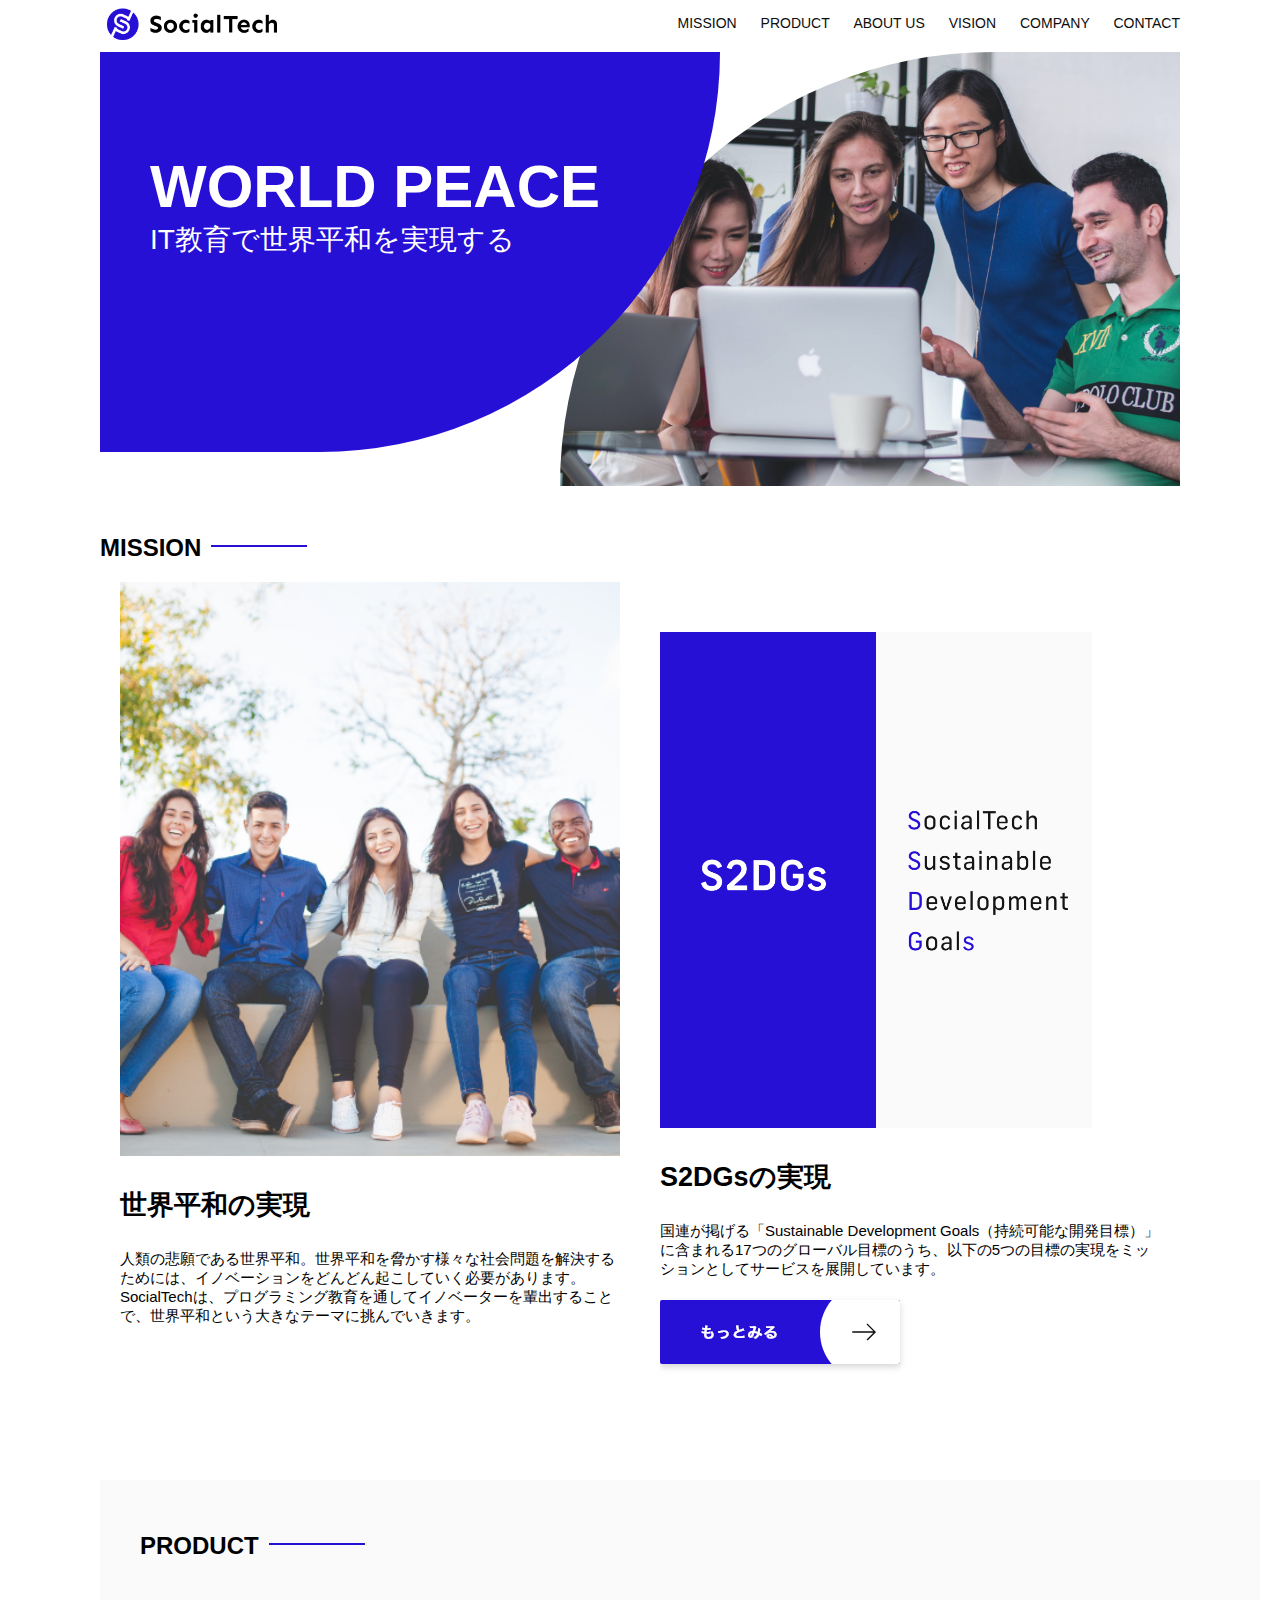
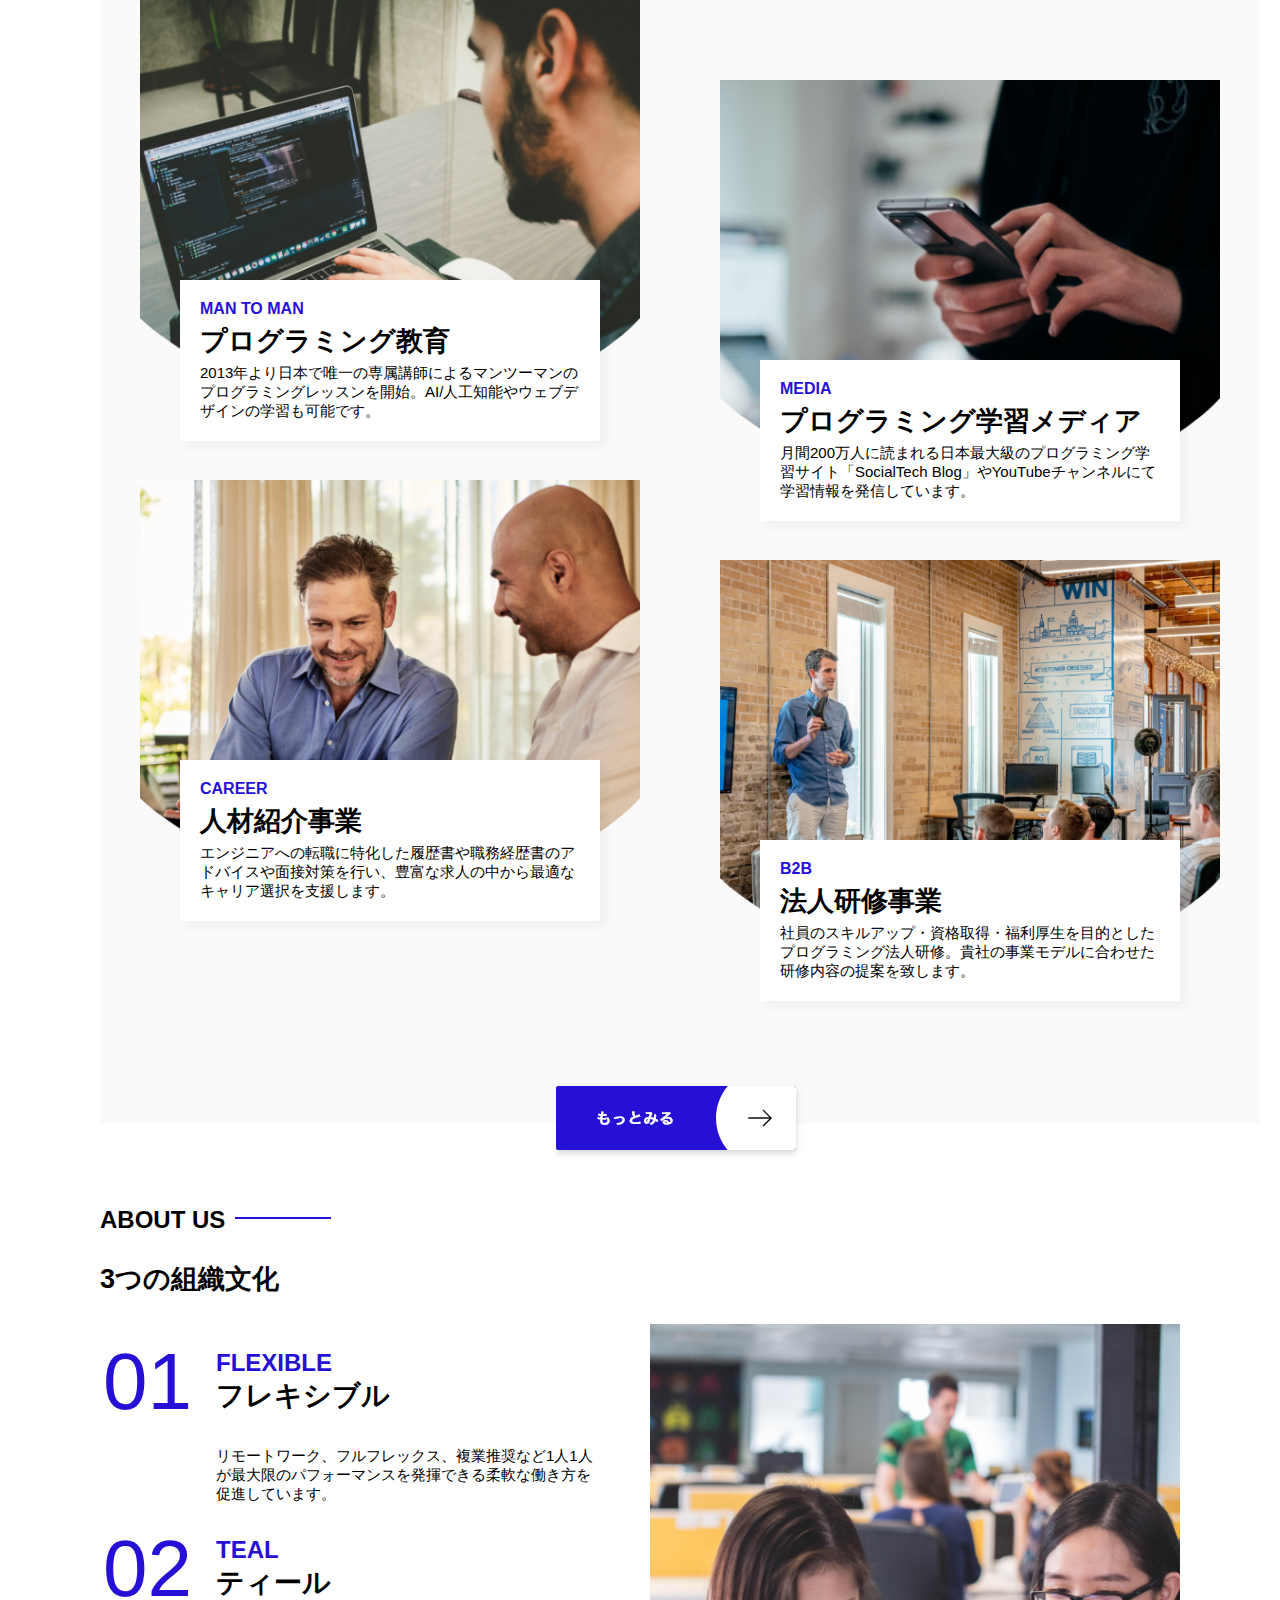
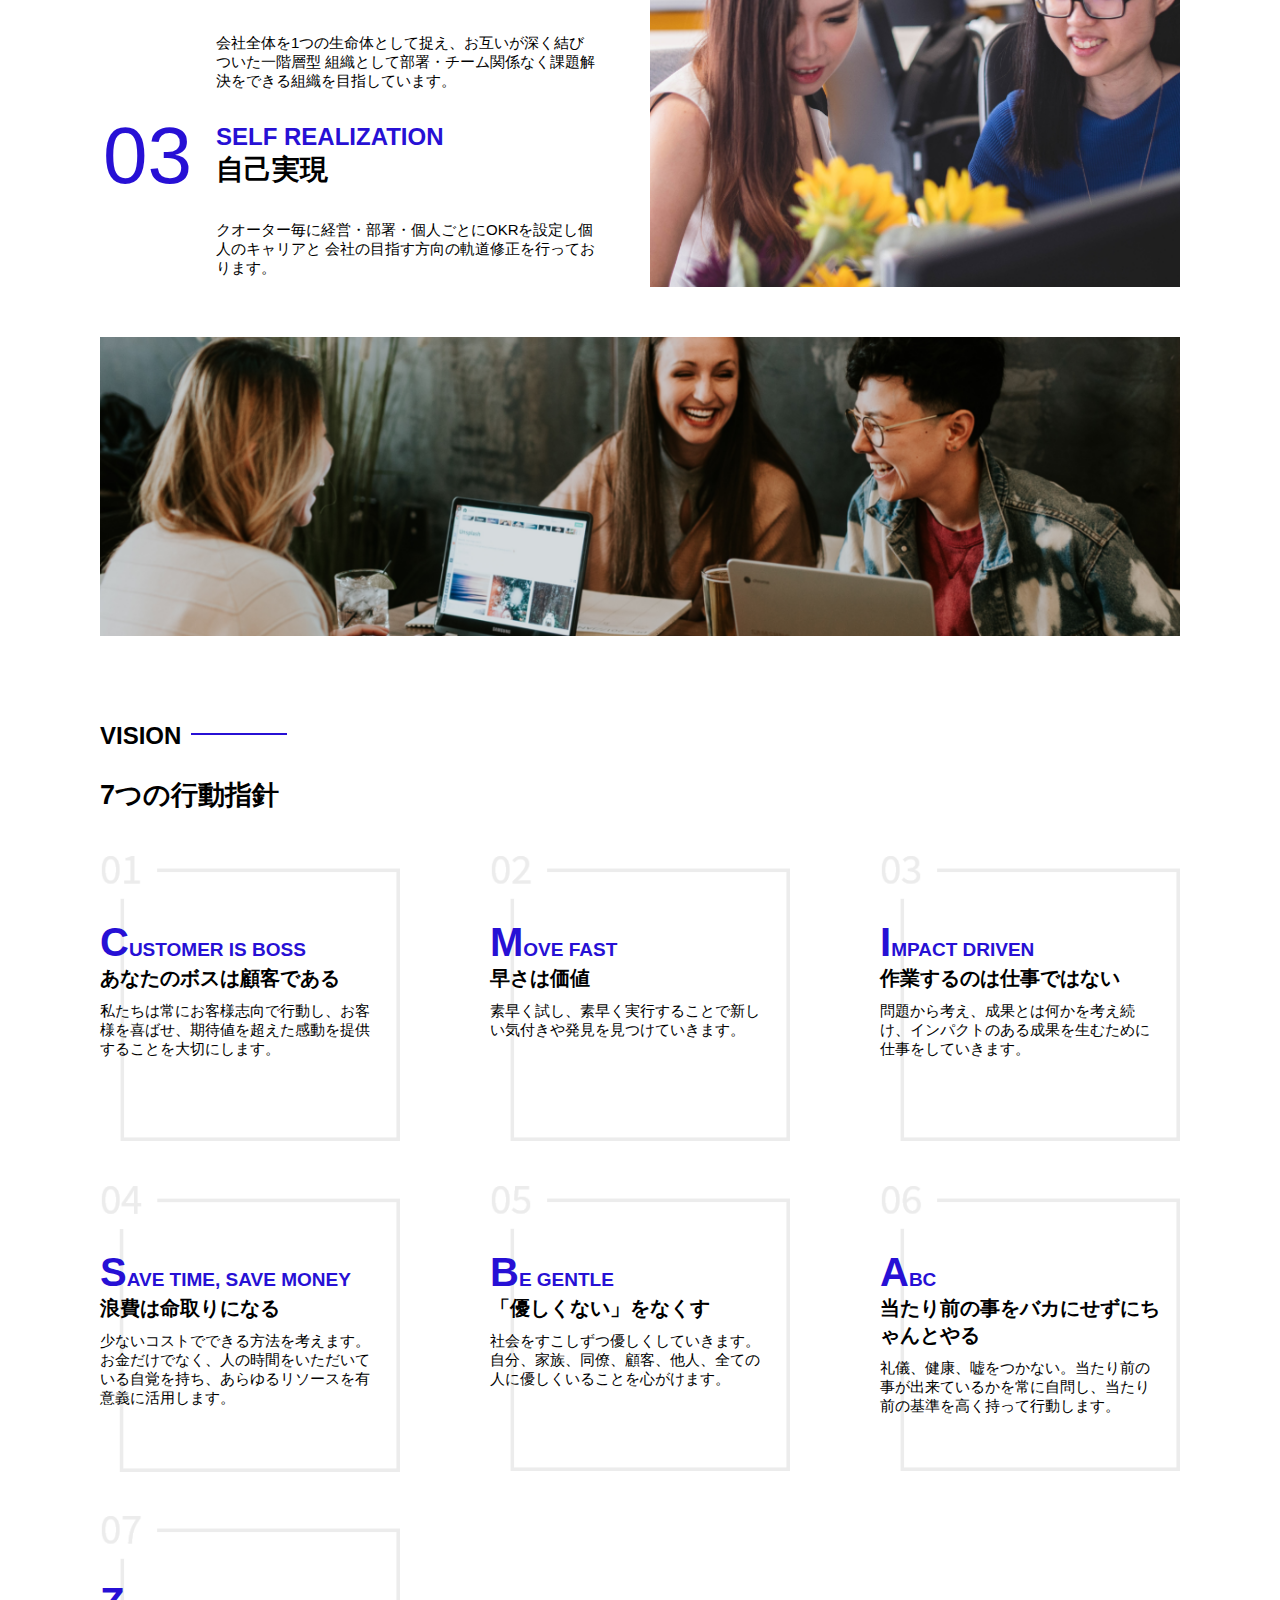
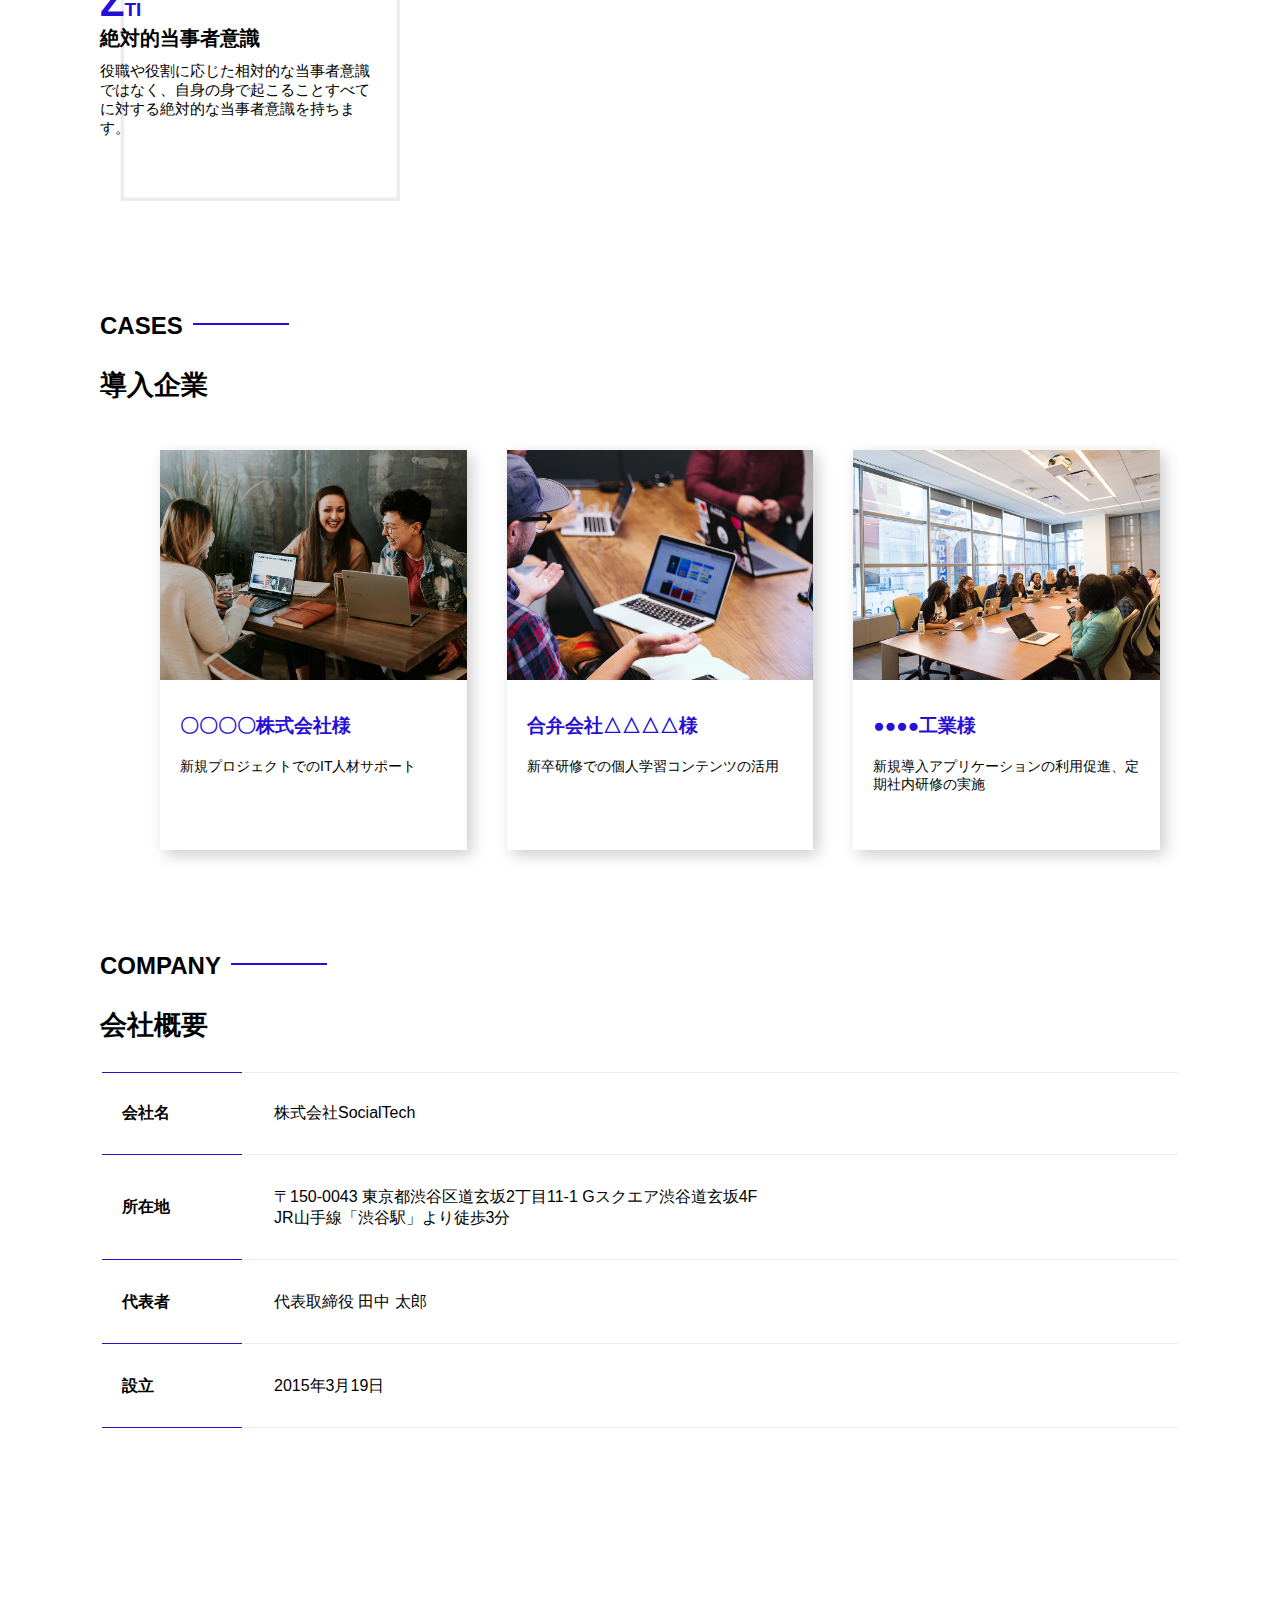
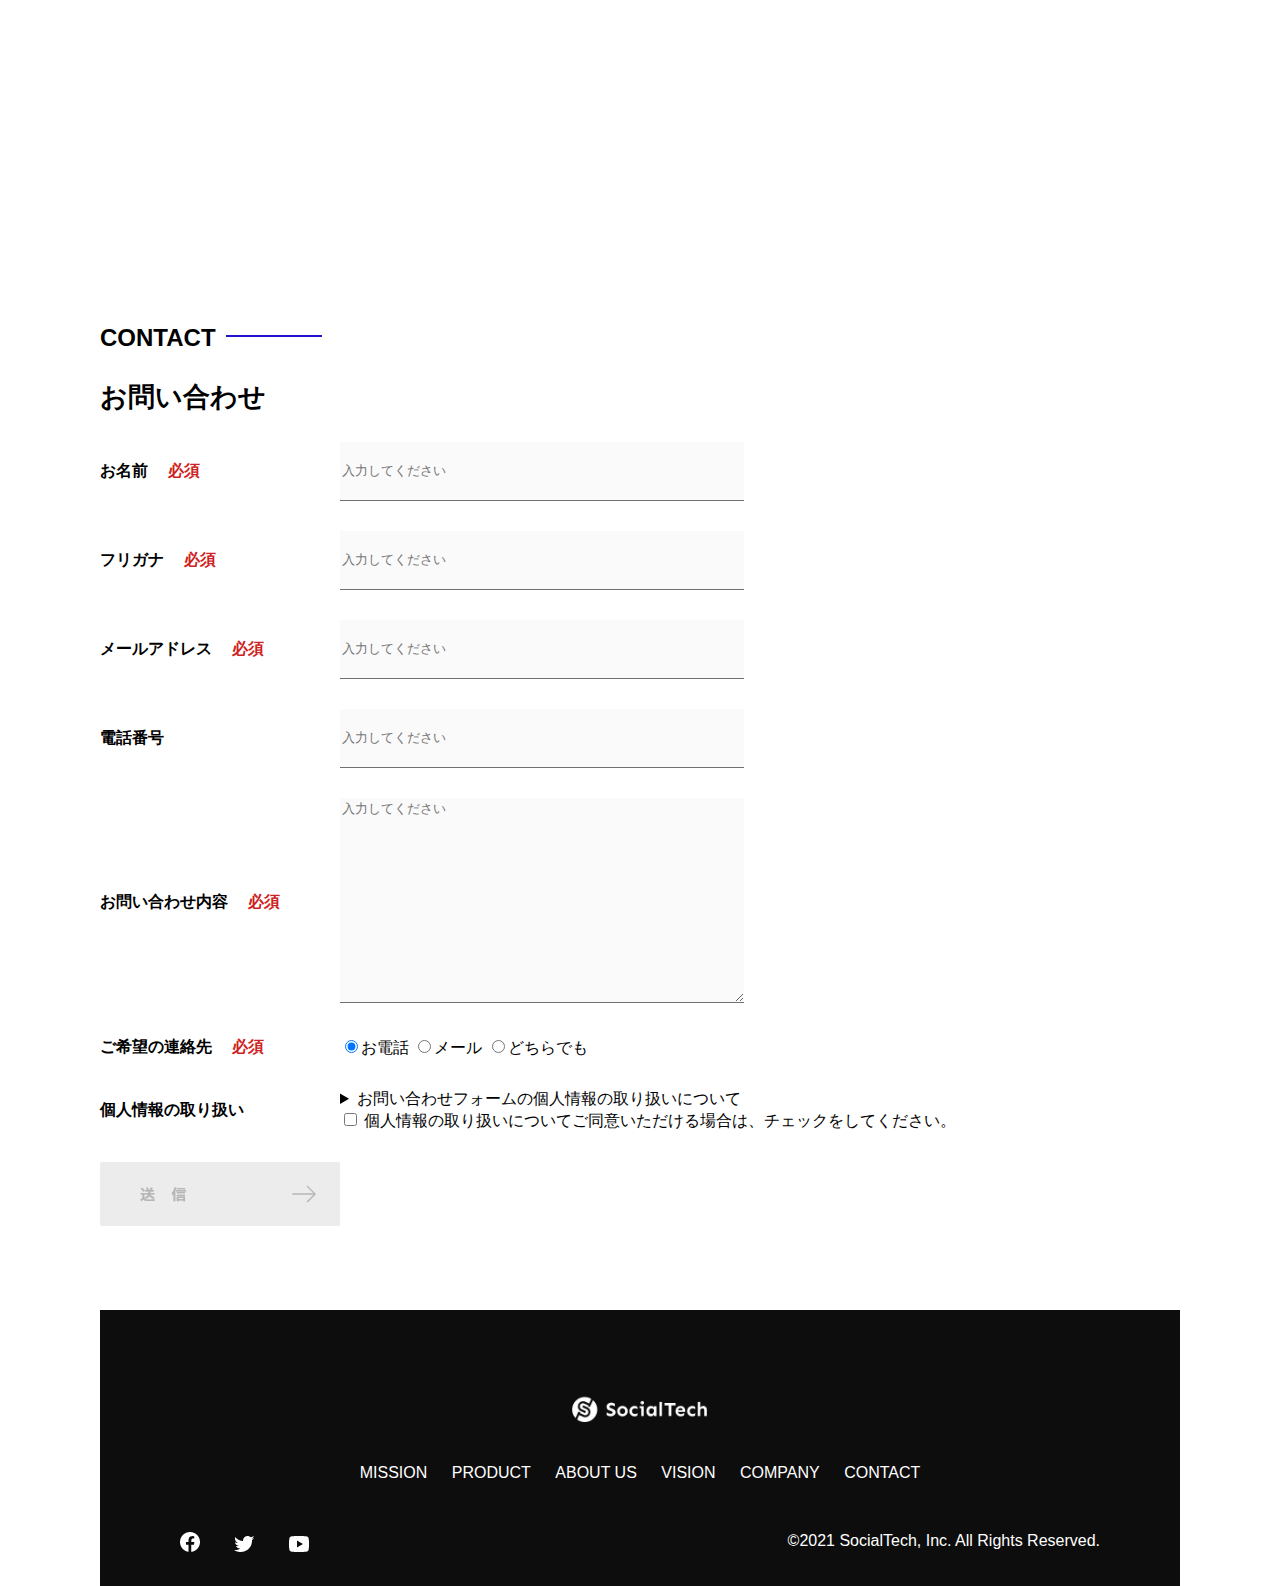
==== kadai_012/index.html @ f12ad60f "kadai_012フォルダをアップロード" ====
<!DOCTYPE html>
<html>
  <head>
    <title>SocialTech</title>
    <meta charset="UTF-8" />
    <meta
      name="description"
      content="SocialTechはEdTech業界のリーディングカンパニーを目指します。"
    />
    <meta name="viewport" content="width=device-width, initial-scale=1.0" />
    <link rel="stylesheet" href="style.css" />
  </head>
  <body>
    <!-- ヘッダー -->
    <header>
      <!-- ロゴ -->
      <a href="index.html" id="logo"
        ><img src="images/logo.png" alt="トップページに戻る"
      /></a>

      <!-- PC用ナビゲーション -->
      <nav id="nav-pc">
        <a href="mission.html">MISSION</a>
        <a href="product.html">PRODUCT</a>
        <a href="index.html#aboutus">ABOUT US</a>
        <a href="index.html#vision">VISION</a>
        <a href="index.html#company">COMPANY</a>
        <a href="index.html#contact">CONTACT</a>
      </nav>
    </header>
    <main>
      <article>
        <!-- メインビジュアル -->
        <section id="main-visual">
          <div id="main-message">
            <h1>WORLD PEACE</h1>
            <p>IT教育で世界平和を実現する</p>
          </div>
          <img
            src="images/index/index-main.png"
            alt="PCの周りに集まる多国籍の仲間たち"
          />
        </section>
        <!--ミッション-->
        <section id="mission">
          <h2 class="index-h2">MISSION</h2>
          <div id="mission-flex">
            <div>
              <img
                id="mission-photo"
                src="images/index/index-mission.png"
                alt="屋外のベンチで写真を撮影する多国籍の仲間たち"
              />
              <h3>世界平和の実現</h3>
              <p>
                人類の悲願である世界平和。世界平和を脅かす様々な社会問題を解決するためには、イノベーションをどんどん起こしていく必要があります。SocialTechは、プログラミング教育を通してイノベーターを輩出することで、世界平和という大きなテーマに挑んでいきます。
              </p>
            </div>
            <div>
              <img id="s2dgs" src="images/index/s2dgs.png" alt="S2DGs" />
              <h3>S2DGsの実現</h3>
              <p>
                国連が掲げる「Sustainable Development
                Goals（持続可能な開発目標）」に含まれる17つのグローバル目標のうち、以下の5つの目標の実現をミッションとしてサービスを展開しています。
              </p>
              <a href="mission.html">
                <img src="images/button-more.png" alt="もっとみる" />
              </a>
            </div>
          </div>
        </section>
        <!-- プロダクト -->
        <section id="product">
          <h2 class="index-h2">PRODUCT</h2>
          <div>
            <div id="product-left">
              <div>
                <img
                  class="product-photo"
                  src="images/index/index-mantoman.png"
                  alt="PCでコードを書く男性"
                />
                <div class="product-explain">
                  <span>MAN TO MAN</span>
                  <h3>プログラミング教育</h3>
                  <p>
                    2013年より日本で唯一の専属講師によるマンツーマンのプログラミングレッスンを開始。AI/人工知能やウェブデザインの学習も可能です。
                  </p>
                </div>
              </div>
              <div>
                <img
                  class="product-photo"
                  src="images/index/index-career.png"
                  alt="笑顔で話し合う2人の男性"
                />
                <div class="product-explain">
                  <span>CAREER</span>
                  <h3>人材紹介事業</h3>
                  <p>
                    エンジニアへの転職に特化した履歴書や職務経歴書のアドバイスや面接対策を行い、豊富な求人の中から最適なキャリア選択を支援します。
                  </p>
                </div>
              </div>
            </div>
            <div id="product-right">
              <div>
                <img
                  class="product-photo"
                  src="images/index/index-media.png"
                  alt="スマートフォンを操作する人"
                />
                <div class="product-explain">
                  <span>MEDIA</span>
                  <h3>プログラミング学習メディア</h3>
                  <p>
                    月間200万人に読まれる日本最大級のプログラミング学習サイト「SocialTech
                    Blog」やYouTubeチャンネルにて学習情報を発信しています。
                  </p>
                </div>
              </div>
              <div>
                <img
                  class="product-photo"
                  src="images/index/index-b2b.png"
                  alt="講演中の男性とそれを聴く人々"
                />
                <div class="product-explain">
                  <span>B2B</span>
                  <h3>法人研修事業</h3>
                  <p>
                    社員のスキルアップ・資格取得・福利厚生を目的としたプログラミング法人研修。貴社の事業モデルに合わせた研修内容の提案を致します。
                  </p>
                </div>
              </div>
            </div>
          </div>
          <div>
            <a id="product-more" href="product.html">
              <img src="images/button-more.png" alt="もっとみる" />
            </a>
          </div>
        </section>
        <!---ABOUT US-->
        <section id="aboutus">
          <h2 class="index-h2">ABOUT US</h2>
          <h3>3つの組織文化</h3>
          <div>
            <table class="culture-table">
              <tr>
                <td>
                  <span class="culture-num">01</span>
                </td>
                <td>
                  <span class="culture-en">FLEXIBLE</span>
                  <span class="culture-jp">フレキシブル</span>
                </td>
              </tr>
              <tr>
                <td>
                  <!--空のセル-->
                </td>
                <td>
                  <p class="culture-description">
                    リモートワーク、フルフレックス、複業推奨など1人1人が最大限のパフォーマンスを発揮できる柔軟な働き方を促進しています。
                  </p>
                </td>
              </tr>
              <tr>
                <td>
                  <span class="culture-num">02</span>
                </td>
                <td>
                  <span class="culture-en">TEAL</span>
                  <span class="culture-jp">ティール</span>
                </td>
              </tr>
              <tr>
                <td>
                  <!--空のセル-->
                </td>
                <td>
                  <p class="culture-description">
                    会社全体を1つの生命体として捉え、お互いが深く結びついた一階層型
                    組織として部署・チーム関係なく課題解決をできる組織を目指しています。
                  </p>
                </td>
              </tr>
              <tr>
                <td>
                  <span class="culture-num">03</span>
                </td>
                <td>
                  <span class="culture-en">SELF REALIZATION</span>
                  <span class="culture-jp">自己実現</span>
                </td>
              </tr>
              <tr>
                <td>
                  <!--空のセル-->
                </td>
                <td>
                  <p class="culture-description">
                    クオーター毎に経営・部署・個人ごとにOKRを設定し個人のキャリアと
                    会社の目指す方向の軌道修正を行っております。
                  </p>
                </td>
              </tr>
            </table>
            <img
              class="culture-img"
              src="images/index/index-aboutus1.png"
              alt="笑顔で話し合う2人の女性"
            />
          </div>
          <img
            class="culture-img2"
            src="images/index/index-aboutus2.png"
            alt="笑顔で話し合う3人の男女"
          />
        </section>
        <!-- VISION -->
        <section id="vision">
          <h2 class="index-h2">VISION</h2>
          <h3>7つの行動指針</h3>
          <div>
            <div class="vision-box">
              <img src="images/index/vision-01.png" alt="01" />
              <span>
                <h4>CUSTOMER IS BOSS</h4>
                <h5>あなたのボスは顧客である</h5>
                <p>
                  私たちは常にお客様志向で行動し、お客様を喜ばせ、期待値を超えた感動を提供することを大切にします。
                </p>
              </span>
            </div>
            <div class="vision-box">
              <img src="images/index/vision-02.png" alt="02" />
              <span>
                <h4>MOVE FAST</h4>
                <h5>早さは価値</h5>
                <p>
                  素早く試し、素早く実行することで新しい気付きや発見を見つけていきます。
                </p>
              </span>
            </div>
            <div class="vision-box">
              <img src="images/index/vision-03.png" alt="03" />
              <span>
                <h4>IMPACT DRIVEN</h4>
                <h5>作業するのは仕事ではない</h5>
                <p>
                  問題から考え、成果とは何かを考え続け、インパクトのある成果を生むために仕事をしていきます。
                </p>
              </span>
            </div>
            <div class="vision-box">
              <img src="images/index/vision-04.png" alt="04" />
              <span>
                <h4>SAVE TIME, SAVE MONEY</h4>
                <h5>浪費は命取りになる</h5>
                <p>
                  少ないコストでできる方法を考えます。お金だけでなく、人の時間をいただいている自覚を持ち、あらゆるリソースを有意義に活用します。
                </p>
              </span>
            </div>
            <div class="vision-box">
              <img src="images/index/vision-05.png" alt="05" />
              <span>
                <h4>BE GENTLE</h4>
                <h5>「優しくない」をなくす</h5>
                <p>
                  社会をすこしずつ優しくしていきます。自分、家族、同僚、顧客、他人、全ての人に優しくいることを心がけます。
                </p>
              </span>
            </div>
            <div class="vision-box">
              <img src="images/index/vision-06.png" alt="06" />
              <span>
                <h4>ABC</h4>
                <h5>当たり前の事をバカにせずにちゃんとやる</h5>
                <p>
                  礼儀、健康、嘘をつかない。当たり前の事が出来ているかを常に自問し、当たり前の基準を高く持って行動します。
                </p>
              </span>
            </div>
            <div class="vision-box">
              <img src="images/index/vision-07.png" alt="07" />
              <span>
                <h4>ZTI</h4>
                <h5>絶対的当事者意識</h5>
                <p>
                  役職や役割に応じた相対的な当事者意識ではなく、自身の身で起こることすべてに対する絶対的な当事者意識を持ちます。
                </p>
              </span>
            </div>
          </div>
        </section>
        <!-- CASES -->
         <section id="cases">
          <h2 class="index-h2">CASES</h2>
          <h3>導入企業</h3>
           <ul>
             <li class="case-card">
              <img class="case-img" src="images/index/case-1.png" alt="仲良く語り合う3人">
              <div class="case-info">
                <h3 class="case-name">〇〇〇〇株式会社様</h3> 
                <p class="case-content">新規プロジェクトでのIT人材サポート</p>
              </div>
             </li>
             <li class="case-card">
              <img class="case-img" src="images/index/case-2.png" alt="PCでコンテンツを見る">
              <div class="case-info">
                <h3 class="case-name">合弁会社△△△△様</h3>
                <p class="case-content">新卒研修での個人学習コンテンツの活用</p>
              </div>
             </li>
             <li class="case-card">
              <img class="case-img" src="images/index/case-3.png" alt="社内研修中の会議室">
              <div class="case-info">
                <h3 class="case-name">●●●●工業様</h3>
                <p class="case-content">新規導入アプリケーションの利用促進、定期社内研修の実施</p>
              </div>
             </li>

           </ul>
         </section>







        <!-- COMPANY -->
        <section id="company">
          <h2 class="index-h2">COMPANY</h2>
          <h3>会社概要</h3>
          <table id="company-table">
            <tr>
              <th class="tableheader-first">会社名</th>
              <td class="cell-first">株式会社SocialTech</td>
            </tr>
            <tr>
              <th class="tableheader">所在地</th>
              <td class="cell">
                〒150-0043 東京都渋谷区道玄坂2丁目11-1 Gスクエア渋谷道玄坂4F<br />JR山手線「渋谷駅」より徒歩3分
              </td>
            </tr>
            <tr>
              <th class="tableheader">代表者</th>
              <td class="cell">代表取締役 田中 太郎</td>
            </tr>
            <tr>
              <th class="tableheader">設立</th>
              <td class="cell">2015年3月19日</td>
            </tr>
          </table>
          <iframe
            src="https://www.google.com/maps/embed?pb=!1m18!1m12!1m3!1d3241.7759544892483!2d139.69399665123464!3d35.65789123876098!2m3!1f0!2f0!3f0!3m2!1i1024!2i768!4f13.1!3m3!1m2!1s0x60188caa0042e8d1%3A0xba130bea826a7aa2!2z44CSMTUwLTAwNDMg5p2x5Lqs6YO95riL6LC35Yy66YGT546E5Z2C77yS5LiB55uu77yR77yR4oiS77yR!5e0!3m2!1sja!2sjp!4v1636872991912!5m2!1sja!2sjp"
            style="border: 0"
            allowfullscreen=""
            loading="lazy"
          >
          </iframe>
        </section>
        <!-- お問い合わせフォーム -->
        <section id="contact">
          <h2 class="index-h2">CONTACT</h2>
          <h3>お問い合わせ</h3>
          <form>
            <div>
              <div class="contact-heading">
                <label class="contact-label"
                  >お名前<span class="contact-span">必須</span></label
                >
              </div>
              <div class="contact-form">
                <input
                  type="text"
                  name="name"
                  placeholder="入力してください"
                  class="contact-textbox"
                />
              </div>
            </div>
            <div>
              <div class="contact-heading">
                <label class="contact-label"
                  >フリガナ<span class="contact-span">必須</span></label
                >
              </div>
              <div>
                <input
                  type="text"
                  name="hurigana"
                  placeholder="入力してください"
                  class="contact-textbox"
                />
              </div>
            </div>
            <div>
              <div class="contact-heading">
                <label class="contact-label"
                  >メールアドレス<span class="contact-span">必須</span></label
                >
              </div>
              <div>
                <input
                  type="text"
                  name="email"
                  placeholder="入力してください"
                  class="contact-textbox"
                />
              </div>
            </div>
            <div>
              <div class="contact-heading">
                <label class="contact-label">電話番号</label>
              </div>
              <div>
                <input
                  type="text"
                  name="tel"
                  placeholder="入力してください"
                  class="contact-textbox"
                />
              </div>
            </div>
            <div>
              <div class="contact-heading">
                <label class="contact-label"
                  >お問い合わせ内容<span class="contact-span">必須</span></label
                >
              </div>
              <div>
                <textarea
                  class="contact-textarea"
                  placeholder="入力してください"
                  name="message"
                ></textarea>
              </div>
            </div>
            <div>
              <div class="contact-heading">
                <label class="contact-label"
                  >ご希望の連絡先<span class="contact-span">必須</span></label
                >
              </div>
              <div>
                <input
                  class="radiobutton"
                  type="radio"
                  value="tel"
                  name="contact"
                  checked
                /><label>お電話</label>
                <input
                  class="radiobutton"
                  type="radio"
                  value="mail"
                  name="contact"
                /><label>メール</label>
                <input
                  class="radiobutton"
                  type="radio"
                  value="both"
                  name="contact"
                /><label>どちらでも</label>
              </div>
            </div>
            <div>
              <div class="contact-heading">
                <label class="contact-label">個人情報の取り扱い</label>
              </div>
              <div>
                <details>
                  <summary>
                    お問い合わせフォームの個人情報の取り扱いについて
                  </summary>
                  <div>
                    <span>１．組織の名称又は氏名</span><br />
                    株式会社SocialTech<br /><br />
                    <span
                      >２．個人情報保護管理者（若しくはその代理人）の氏名又は職名、所属及び連絡先
                      鈴木 一郎 コーポレート部</span
                    ><br />
                    メールアドレス:support@socialtech.net<br />
                    TEL:03-xxxx-xxxx<br />
                    <span>３．個人情報の利用目的</span><br />
                    ・本サービス及び本サービスに関連する情報の提供又はそれらに関する連絡のため<br />
                    ・ユーザーの本人確認のため<br />
                    ・当社サービスのご案内のため<br />
                    ・当社の商品等の広告または宣伝（電子メールによるものを含むものとします。）<br /><br />
                    <span>４．個人情報の取り扱い業務の委託</span><br />
                    個人情報の取扱業務の全部または一部を外部に業務委託する場合があります。<br />
                    その際、弊社は、個人情報を適切に保護できる管理体制を敷き実行していることを条件として<br />
                    委託先を厳選したうえで、機密保持契約を委託先と締結し、お客様の個人情報を厳密に管理させます。<br /><br />
                    <span>５．個人情報の開示等の請求</span><br />
                    お客様は、弊社に対してご自身の個人情報の開示等（利用目的の通知、開示、内容の訂正・追加・削除、利用の停止または消去、第三者への提供の停止）に関して、当社問合わせ窓口に申し出ることができます。<br />
                    その際、弊社はお客様ご本人を確認させていただいたうえで、合理的な期間内に対応いたします。<br /><br />
                    なお、個人情報に関する弊社問合わせ先は、次の通りです。<br /><br />
                    株式会社SocialTech 個人情報問合せ窓口<br />
                    〒150-0043 東京都渋谷区道玄坂2丁目11-1 Ｇスクエア渋谷道玄坂
                    4F<br />
                    メールアドレス:support@socialtech.net TEL:03-xxxx-xxxx<br /><br />
                    <span>６．個人情報を提供されることの任意性について</span
                    ><br /><br />
                    お客様がご自身の個人情報を弊社に提供されるか否かは、お客様のご判断によりますが、もしご提供されない場合には、適切なサービスが提供できない場合がありますので予めご了承ください。
                  </div>
                </details>
                <input type="checkbox" name="agree" />
                <span
                  >個人情報の取り扱いについてご同意いただける場合は、チェックをしてください。</span
                >
              </div>
            </div>
            <input
              type="image"
              value="Submit"
              src="images/button-submit.png"
              alt="送信する"
            />
          </form>
        </section>
      </article>
      <footer>
        <div id="footer-logo">
          <img src="images/logo-sp.png" alt="SocialTech" />
        </div>
        <div id="footer-link">
          <a href="mission.html">MISSION</a>
          <a href="product.html">PRODUCT</a>
          <a href="index.html#aboutus">ABOUT US</a>
          <a href="index.html#vision">VISION</a>
          <a href="index.html#company">COMPANY</a>
          <a href="index.html#contact">CONTACT</a>
        </div>
        <div id="sns-footer">
          <a href="https://www.facebook.com/sejuku2013"
            ><img src="images/button-facebook.png" alt="Facebookのリンク"
          /></a>
          <a href="https://twitter.com/samuraijuku"
            ><img src="images/button-twitter.png" alt="Twitterのリンク"
          /></a>
          <a href="https://www.youtube.com/channel/UCCFOQO5aDK0xXam4cUQXT8g"
            ><img src="images/button-youtube.png" alt="YouTubeのリンク"
          /></a>
          <span id="copyright"
            >&copy;2021 SocialTech, Inc. All Rights Reserved.
          </span>
        </div>
      </footer>
    </main>
  </body>
</html>
---- kadai_012/style.css ----
/* PC、スマホ共通スタイル */
body {
  font-family: "Source Sans Pro", "Hiragino Kaku Gothic ProN", Meiryo, Arial,
    sans-serif;
}

p {
  font-size: 15px;
}

/*================
PC用のスタイル 
=================*/
/* 横幅設定 */
body {
  max-width: 1080px;
  min-width: 960px;
  margin: 0 auto 0 auto;
}

/* ヘッダー */
header {
  display: flex;
  justify-content: space-between;
}

/* ナビゲーションのレイアウト */
#nav-pc {
  text-align: right;
  font-size: 14px;
  padding-top: 15px;
}

/* ナビゲーションのリンクの装飾設定 */
#nav-pc>a {
  text-decoration: none;
  margin-left: 20px;
}

#nav-pc>a:link {
  color: #0d0d0d;
}

#nav-pc>a:visited {
  color: #0d0d0d;
}

#nav-pc>a:hover {
  color: #0d0d0d;
  text-decoration: underline;
}

#nav-pc>a:active {
  color: #0d0d0d;
}

/* メインビジュアル*/
#main-visual {
  position: relative;
  height: 400px;
}

#main-message {
  position: absolute;
  top: 0;
  left: 0;
  background-color: #2710d5;
  color: #ffffff;
  border-radius: 0 0 476px 0;
  max-width: 620px;
  height: 100%;
  width: 100%;
  z-index: 11;
}

#main-message>h1 {
  font-size: 60px;
  font-weight: bold;
  margin: 100px 0 0 50px;
}

#main-message>p {
  font-size: 28px;
  margin: 0 0 0 50px;
}

#main-visual>img {
  max-width: 620px;
  border-radius: 476px 0 0 0;
  position: absolute;
  top: 0;
  right: 0;
  z-index: 10;
}

/* 見出し */
h2 {
  margin: 40px 0 0 0;
}

h2::after {
  content: url("images/line.png");
  margin-left: 10px;
}

h3 {
  font-size: 27px;
}

/* ミッション */
#mission {
  margin: 80px auto 80px auto;
  width: 100%;
}

#mission-flex {
  width: 100%;
  display: flex;
}

#mission-flex>div {
  width: 50%;
  margin: 20px;
}

#mission-photo {
  width: 100%;
}

#s2dgs {
  margin-top: 50px;
}

/* プロダクト */
#product {
  background-color: #fafafa;
  width: 100%;
  margin: 80px 0 80px 0;
  padding: 10px 40px 0px 40px;
}

/* 外枠 */
#product>div {
  margin-top: 40px;
  display: flex;
}

/* 左のカラム */
#product-left {
  width: 50%;
  margin-right: 20px;
}

/* 右のカラム */
#product-right {
  width: 50%;
  margin-left: 20px;
  margin-top: 80px;
}

/* 画像＋説明の枠 */
#product-left>div {
  position: relative;
  height: 480px;
  margin-right: 20px;
}

#product-right>div {
  position: relative;
  height: 480px;
  margin-left: 20px;
}

/* 画像 */
.product-photo {
  width: 100%;
}

/* 説明文の枠 */
.product-explain {
  background-color: #ffffff;
  position: absolute;
  left: 0;
  top: 280px;
  margin: 0 40px 0 40px;
  padding: 20px;
  box-shadow: 5px 5px 10px rgba(0, 0, 0, 0.05);
}

/* 説明文の英語 */
.product-explain>span {
  color: #2710d5;
  font-weight: bold;
  font-size: 16px;
  margin: 0;
}

/* 説明文の見出し */
.product-explain>h3 {
  margin: 5px 0 5px 0;
}

/* 説明文 */
.product-explain>p {
  margin: 0;
}

/* 「もっとみる」ボタン */
#product-more {
  margin: 0 auto -42px auto;
}

/* ABOUT US */
#aboutus {
  margin: 80px auto 80px auto;
}

/* 3つの組織文化と画像を入れる枠 */
#aboutus>div {
  display: flex;
}

/* 画像 */
.culture-img {
  width: 100%;
  align-self: flex-start;
}

.culture-img2 {
  margin-top: 50px;
  width: 100%;
}

/* 3つの組織文化の表 */
.culture-table {
  max-width: 500px;
  margin-right: 50px;
}

/* 番号 */
.culture-num {
  font-size: 80px;
  color: #2710d5;
  margin: 0 20px 0 0;
}

/* 組織文化英語 */
.culture-en {
  color: #2710d5;
  font-weight: bold;
  font-size: 24px;
  display: block;
}

/* 組織文化日本語 */
.culture-jp {
  font-size: 28px;
  font-weight: bold;
}

/* 説明文 */
.culture-description {
  margin: 0;
}

/* ビジョン */
#vision {
  margin: 80px auto 80px auto;
}

/* セクション内の外枠 */
#vision>div {
  width: 100%;
  display: flex;
  justify-content: space-between;
  flex-wrap: wrap;
}

/* 7つの行動指針の枠 */
.vision-box {
  width: 300px;
  height: 300px;
  margin-bottom: 30px;
  position: relative;
}

.vision-box>img {
  width: 100%;
  height: auto;
  position: absolute;
  top: 0;
  left: 0;
  z-index: 30;
}

.vision-box>span {
  position: absolute;
  top: 0;
  left: 0;
  z-index: 31;
  margin-right: 20px;
}

.vision-box>span>h4 {
  color: #2710d5;
  font-size: 19px;
  margin: 80px 0 0 0;
  Ï
}

.vision-box>span>h4::first-letter {
  font-size: 40px;
}

.vision-box>span>h5 {
  font-size: 20px;
  margin: 0 0 0 0;
}

.vision-box>span>p {
  margin: 10px 0 0 0;
}

/* 導入企業 */
#cases {
  margin: 40px auto 40px auto;
  width: 100%;
}

#cases > ul {
  display: flex;
  list-style: none;
}

#cases > ul > li {
  width: 33%;
  margin: 20px;
}

.case-card {
  background-color: #FFFFFF;
  min-height: 400px;
  box-shadow: 5px 5px 15px rgba(0, 0, 0, 0.2)
}

.case-img {
  width: 100%;
}

.case-info {
  padding: 10px 20px;
}

.case-name {
  color: #2710d5;
  font-size: 19px;
}

.case-content {
  font-size: 14px;
}




/* 会社概要 */
#company {
  margin: 80px auto 80px auto;
}

#company-table {
  width: 100%;
}

.tableheader {
  text-align: left;
  padding: 20px;
  border-bottom-color: #2710d5;
  border-bottom-width: 1px;
  border-bottom-style: solid;
  width: 100px;
}

.tableheader-first {
  text-align: left;
  padding: 20px;
  border-bottom-color: #2710d5;
  border-bottom-width: 1px;
  border-bottom-style: solid;
  border-top-color: #2710d5;
  border-top-width: 1px;
  border-top-style: solid;
  width: 100px;
}

.cell {
  padding: 30px;
  border-bottom-color: #ececec;
  border-bottom-width: 1px;
  border-bottom-style: solid;
}

.cell-first {
  padding: 30px;
  border-bottom-color: #ececec;
  border-bottom-width: 1px;
  border-bottom-style: solid;
  border-top-color: #ececec;
  border-top-width: 1px;
  border-top-style: solid;
}

#company>iframe {
  width: 100%;
  height: 368px;
  margin-top: 40px;
}

/* お問い合わせ */
#contact {
  margin: 80px auto 80px auto;
}

/* 外枠 */
#contact>form>div {
  display: flex;
  flex-direction: row;
  flex-wrap: wrap;
  padding-bottom: 30px;
}

/* 左列の見出し */
.contact-heading {
  width: 240px;
  align-self: center;
}

/* 見出しのラベル */
.contact-label {
  font-weight: bold;
}

/* 必須 */
.contact-span {
  color: #ce2222;
  margin: 0 0 0 20px;
  font-weight: bold;
}

/* テキストボックス */
.contact-textbox {
  border-top: 0;
  border-left: 0;
  border-right: 0;
  border-bottom-width: 1px;
  border-bottom-color: #707070;
  border-bottom-style: solid;
  background-color: #fafafa;
  width: 400px;
  height: 56px;
}

/* お問い合わせ内容のテキストエリア */
.contact-textarea {
  border-top: 0;
  border-left: 0;
  border-right: 0;
  border-bottom-width: 1px;
  border-bottom-color: #707070;
  border-bottom-style: solid;
  background-color: #fafafa;
  width: 400px;
  height: 200px;
}

/* 個人情報の取り扱い */
details {
  width: 700px;
}

details>div {
  background-color: #fafafa;
  padding: 20px;
}

details>div>span {
  font-weight: bold;
}

/* フッター */
footer {
  background-color: #0d0d0d;
  text-align: center;
  padding: 80px 80px 30px 80px;
}

#footer-logo {
  margin-bottom: 30px;
}

#footer-link {
  margin-bottom: 50px;
}
#footer-link > a {
  text-decoration: none;
  margin: 10px;
}
#footer-link > a:link {
  color: #ffffff;
}
#footer-link > a:visited {
  color: #ffffff;
}
#footer-link > a:hover {
  color: #ffffff;
  text-decoration: underline;
}
#footer-link > a:active {
  color: #ffffff;
}

#sns-footer {
  text-align: left;
  width: 100%;
}

#sns-footer > a {
  margin-right: 30px;
}

#copyright {
  color: #ffffff;
  float: right;
}
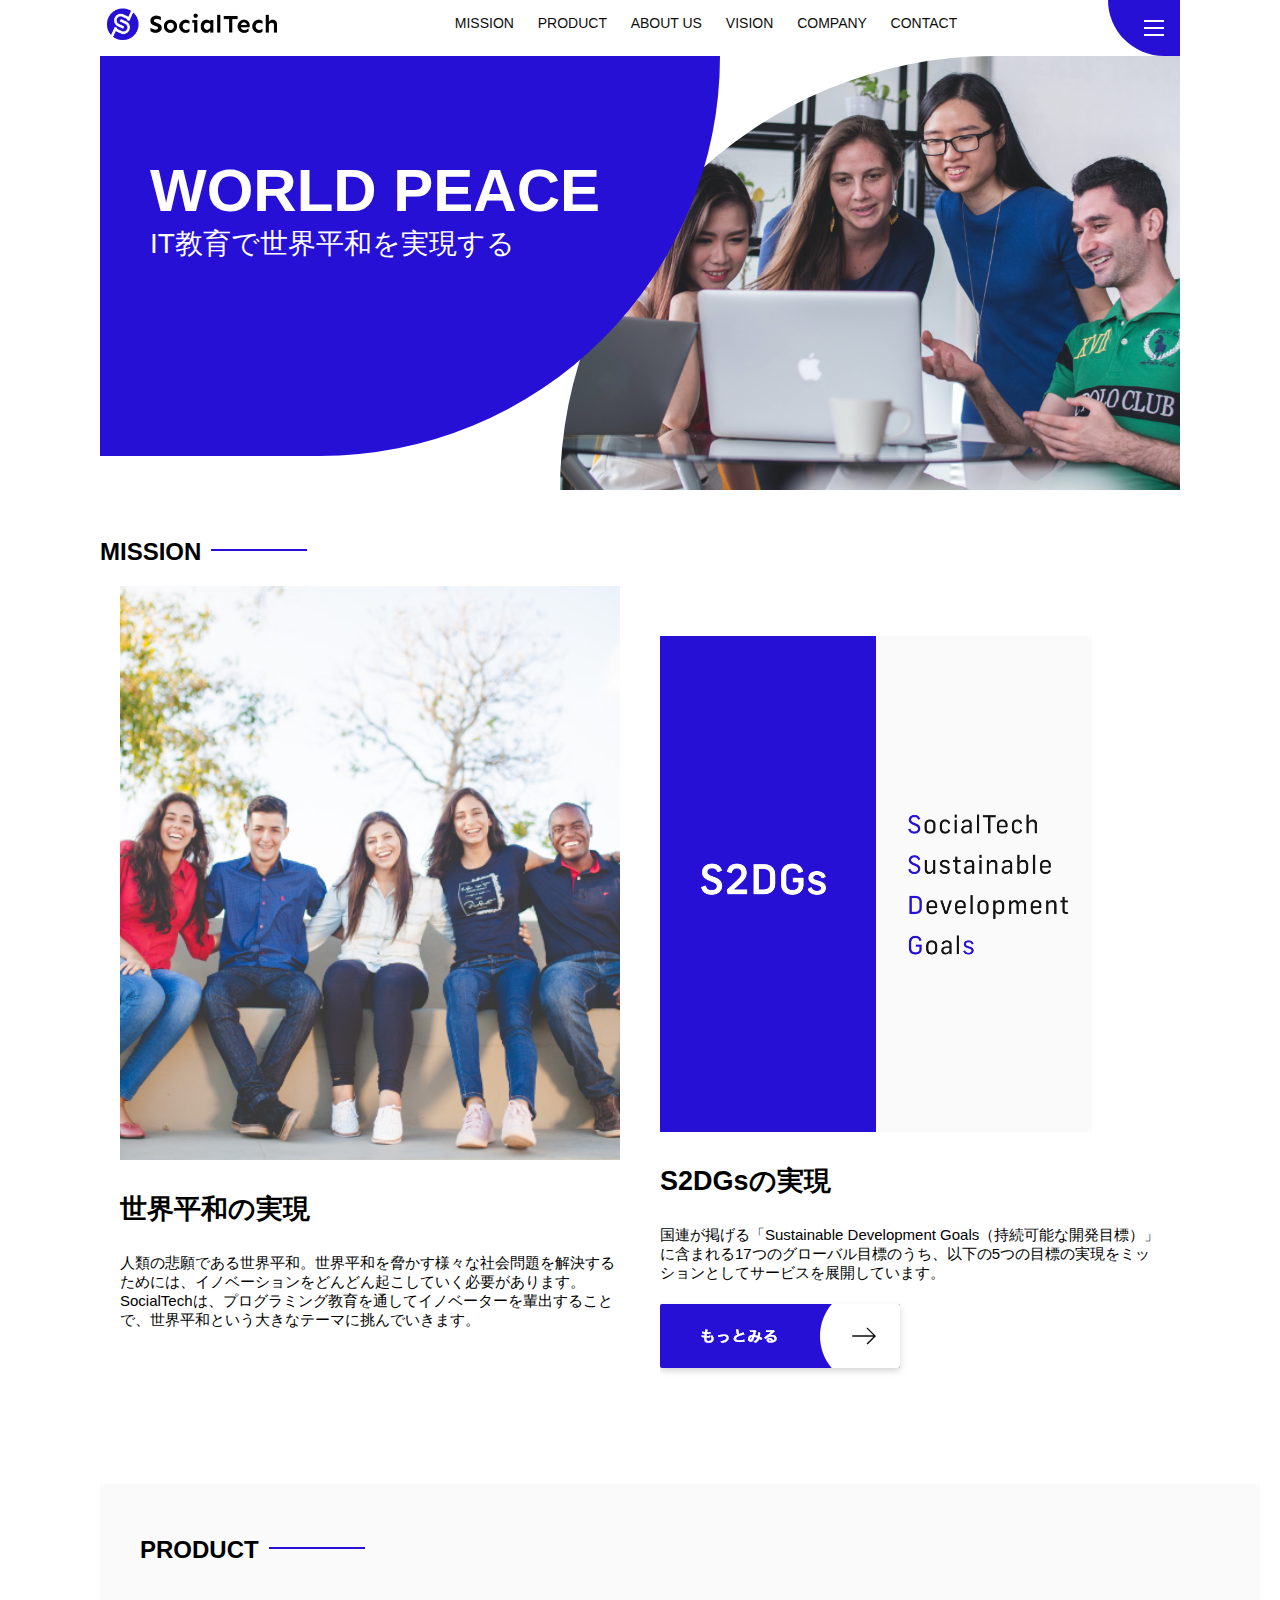
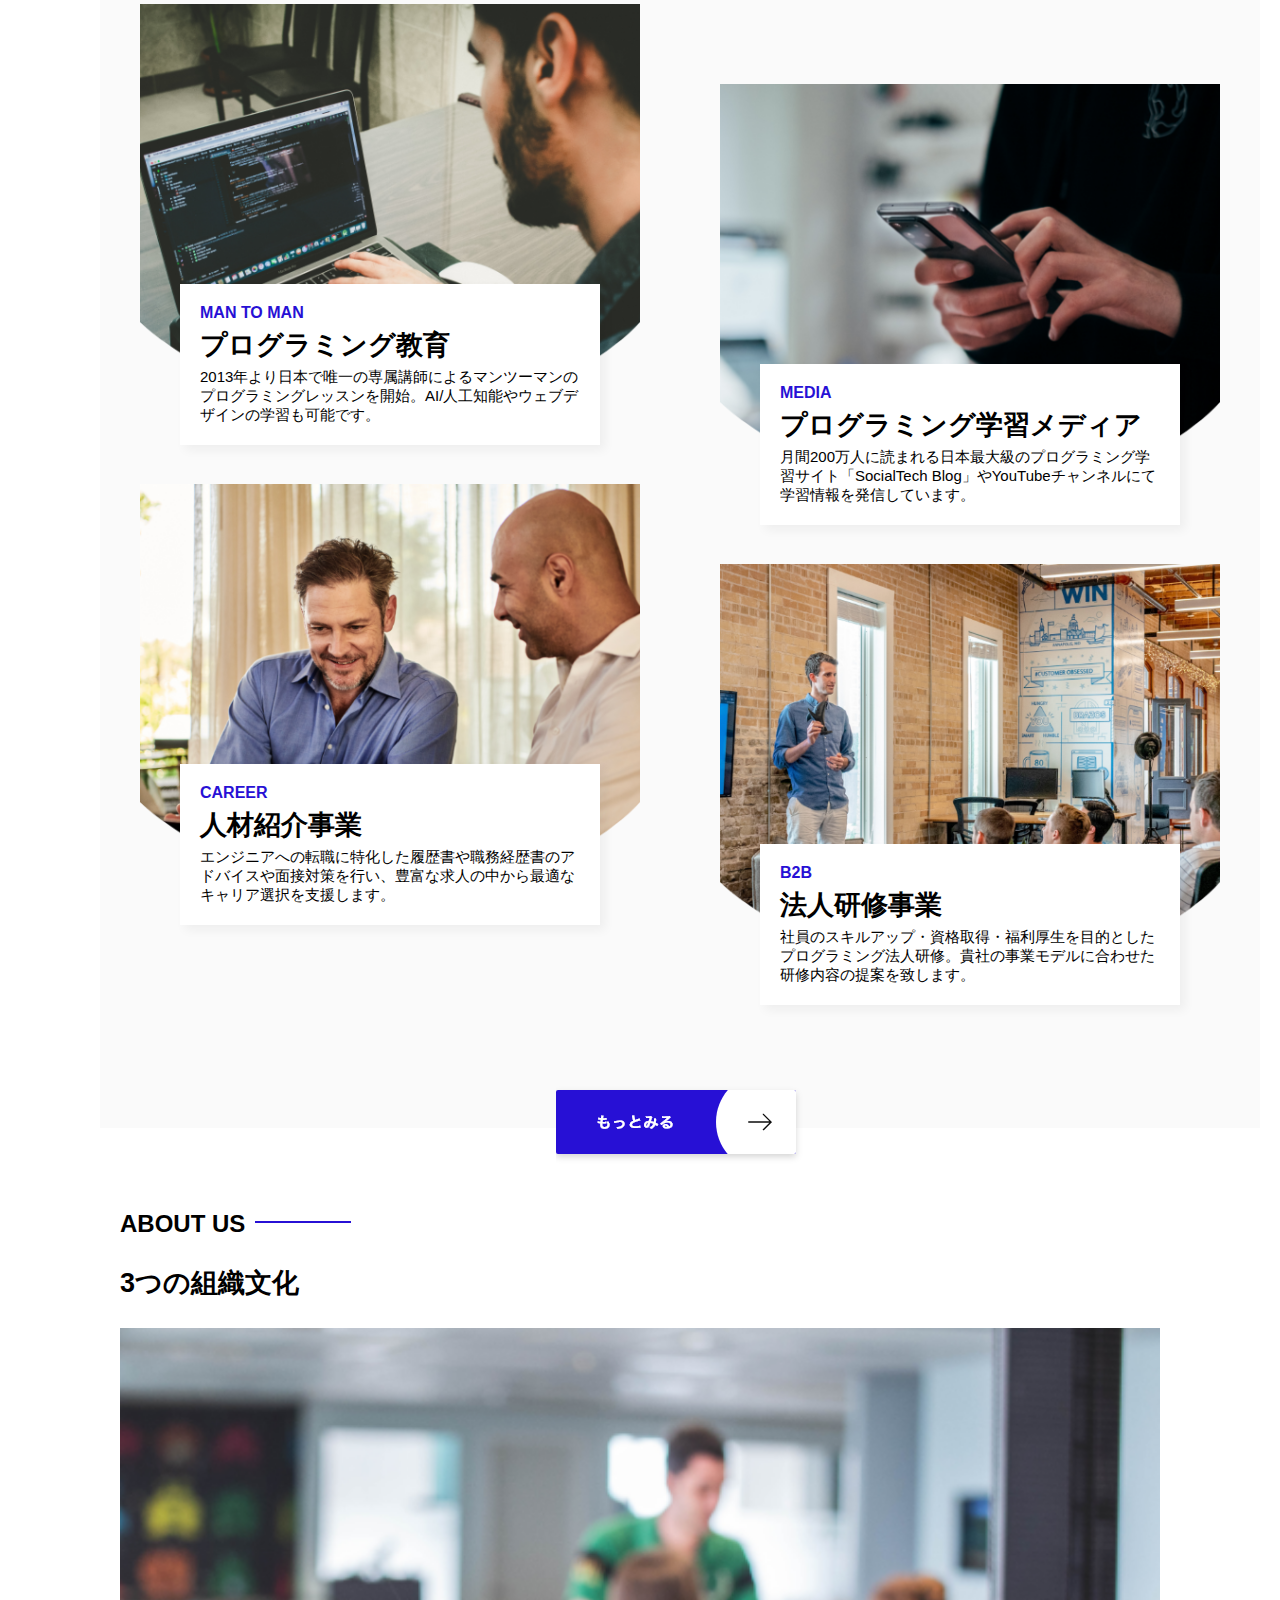
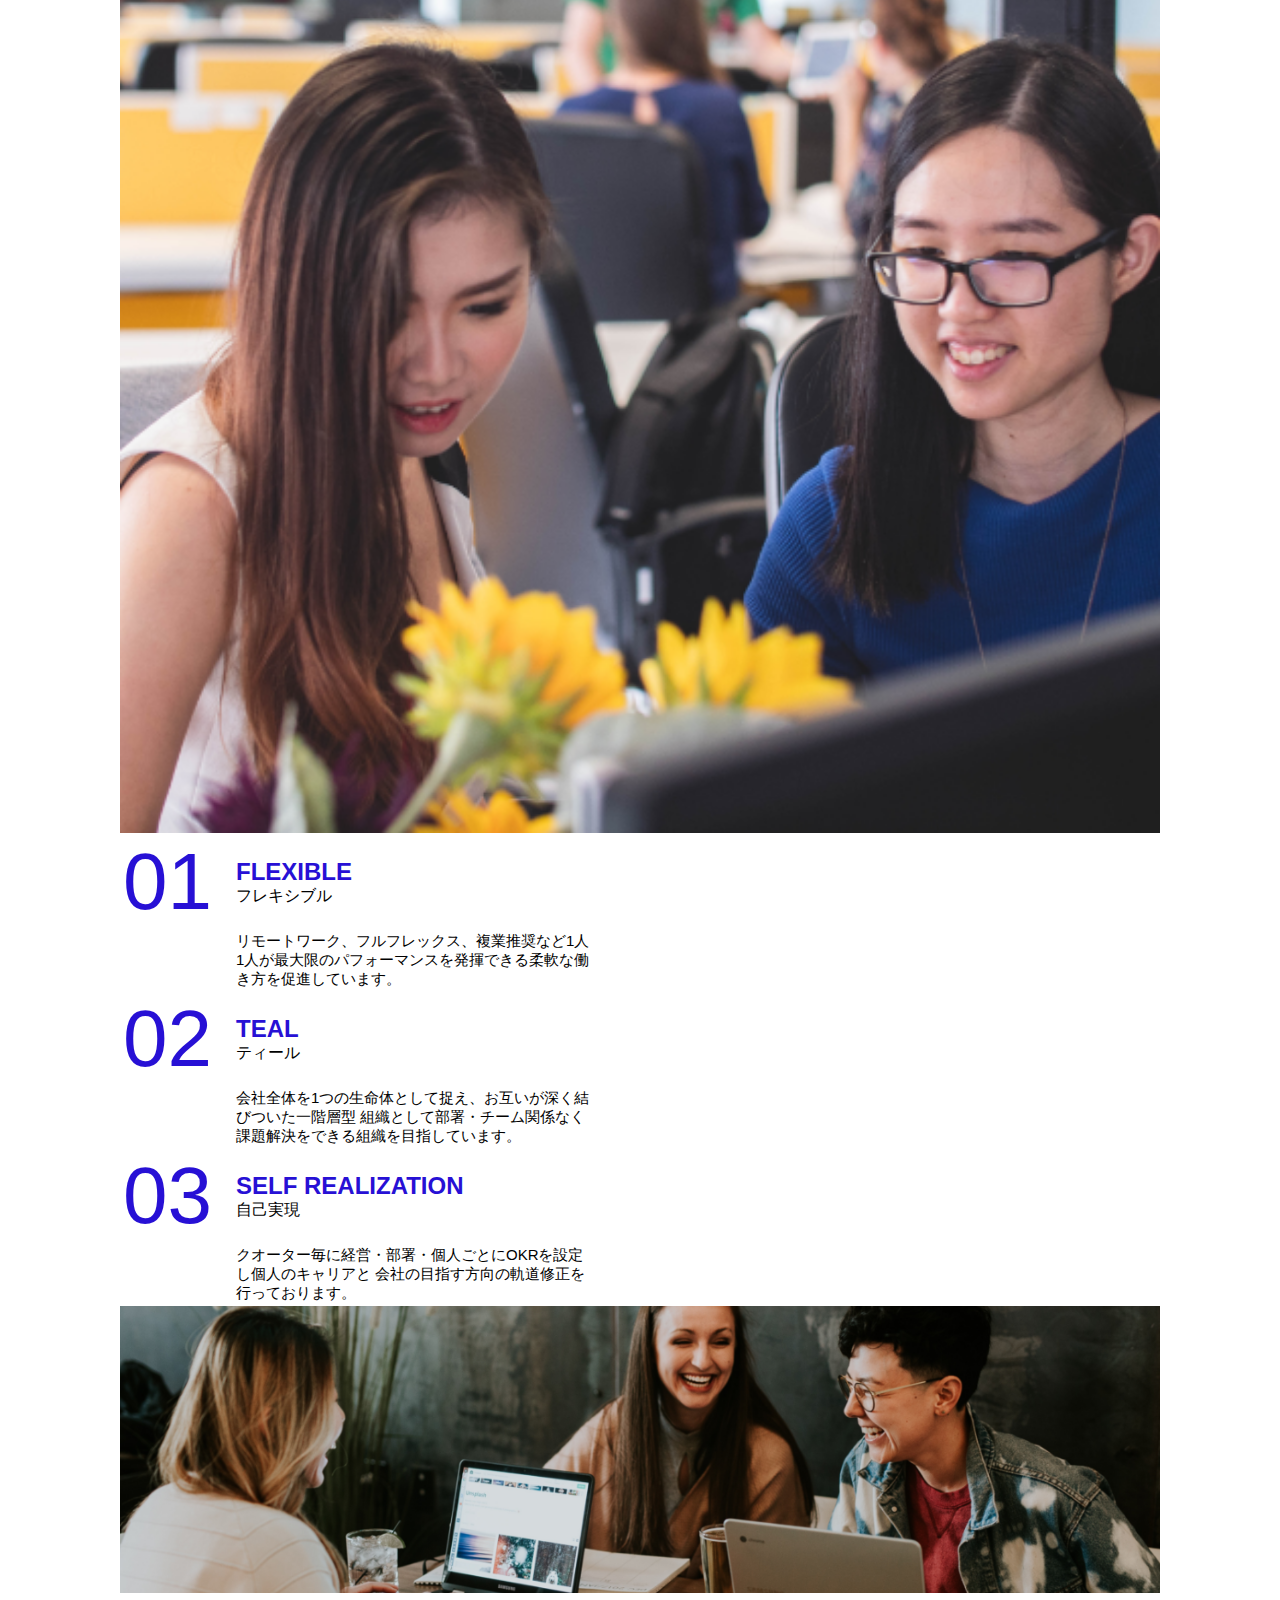
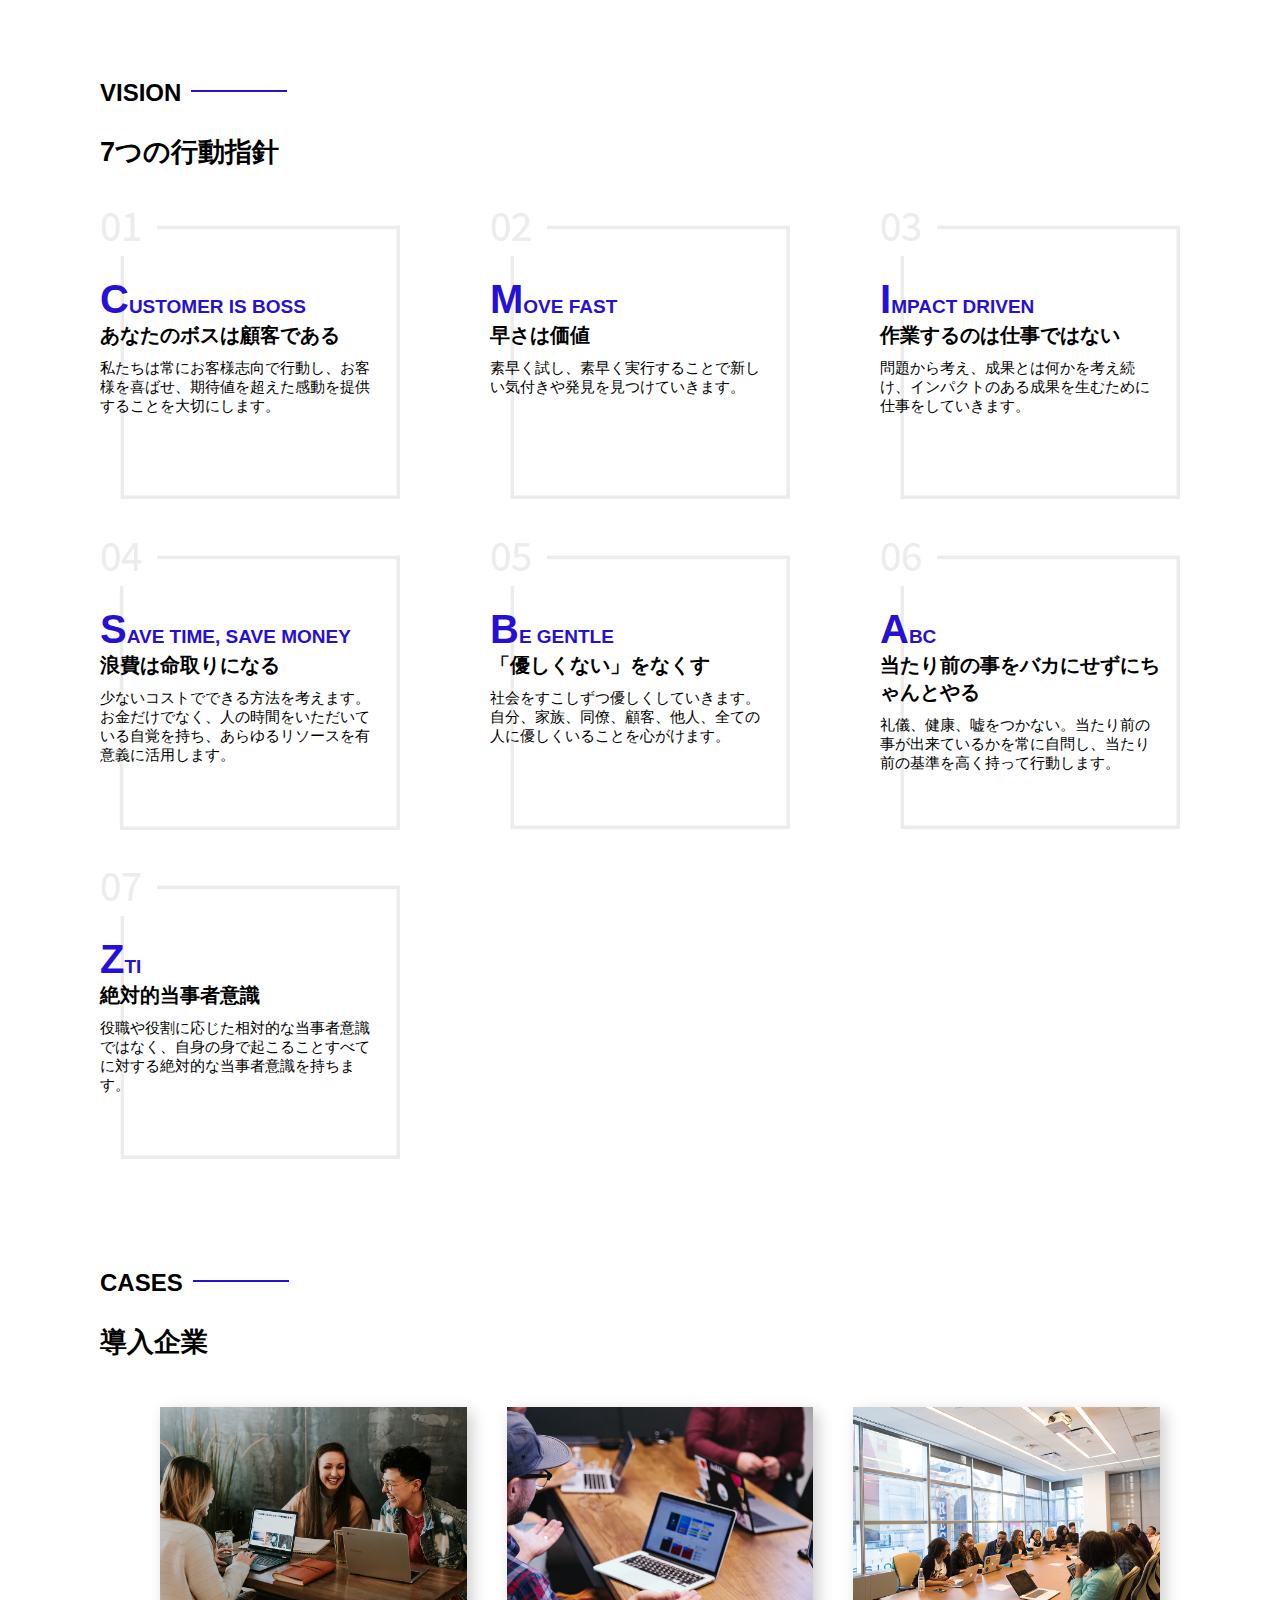
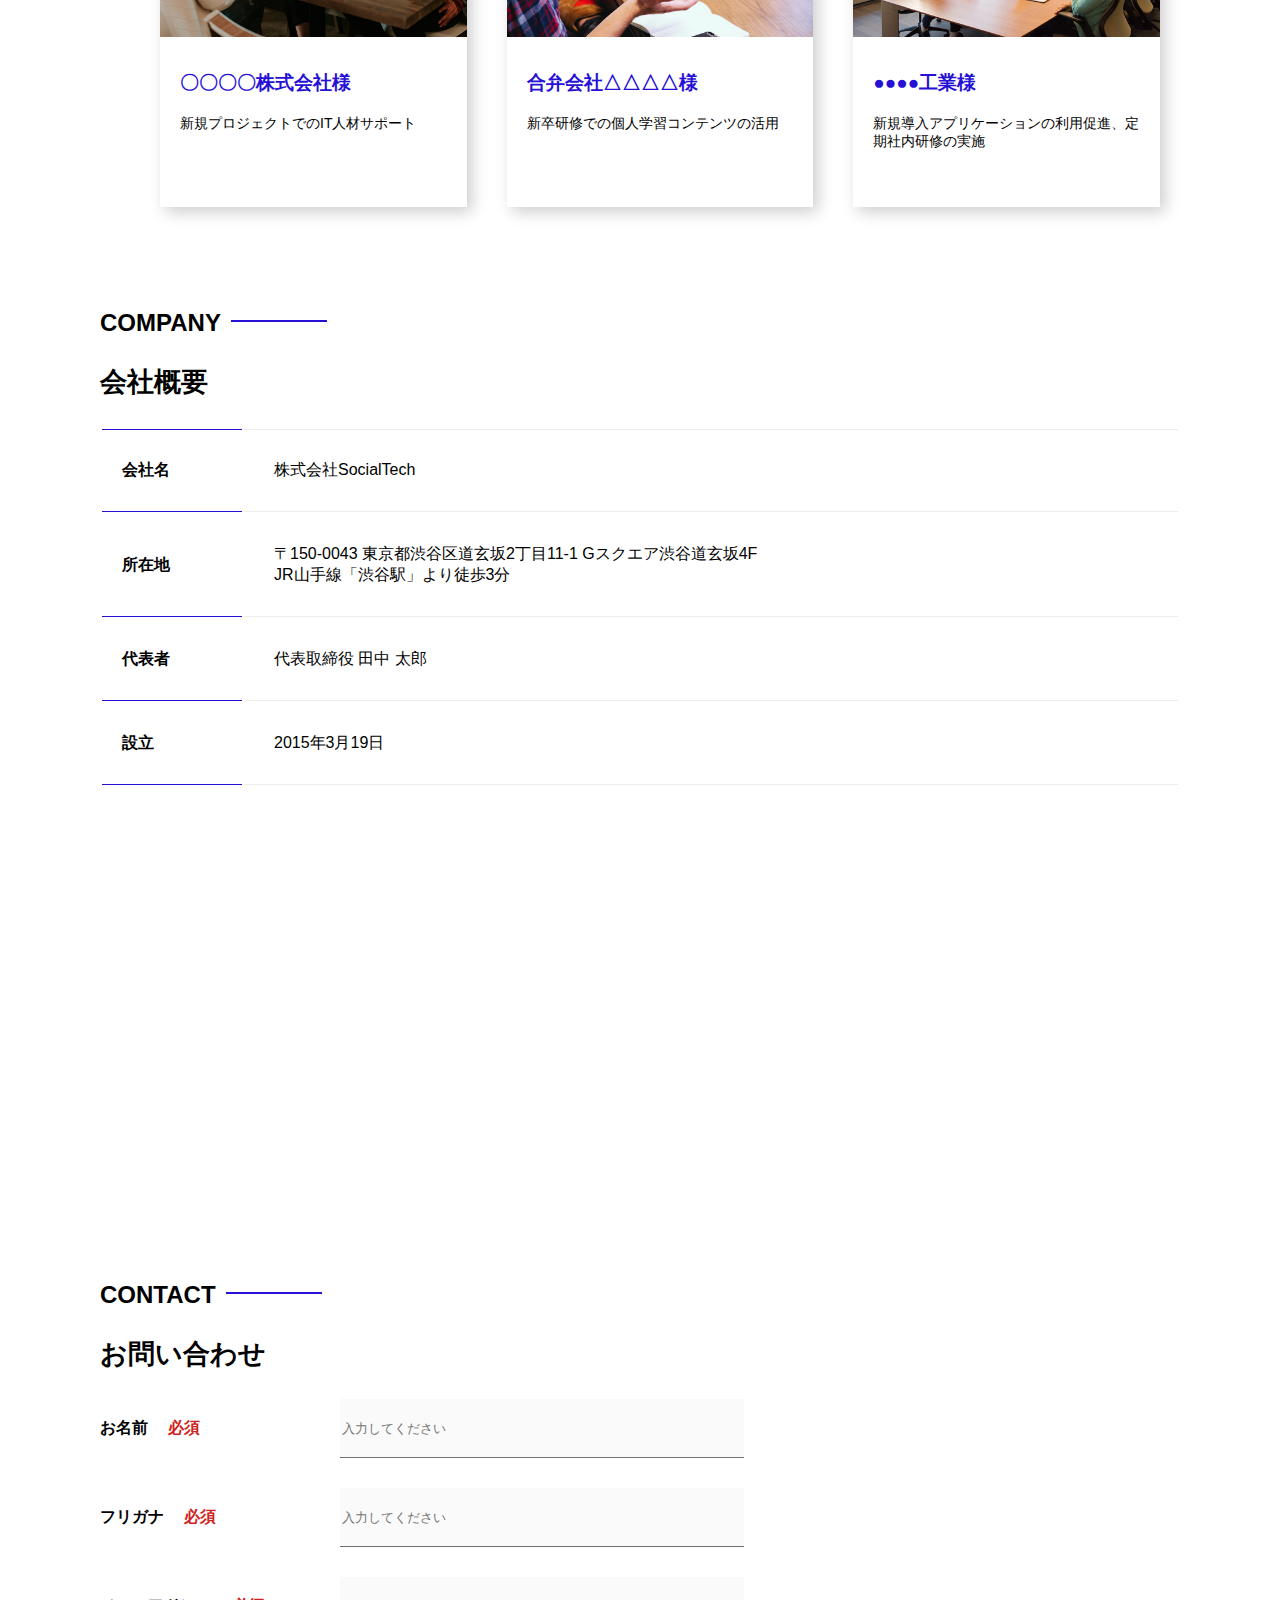
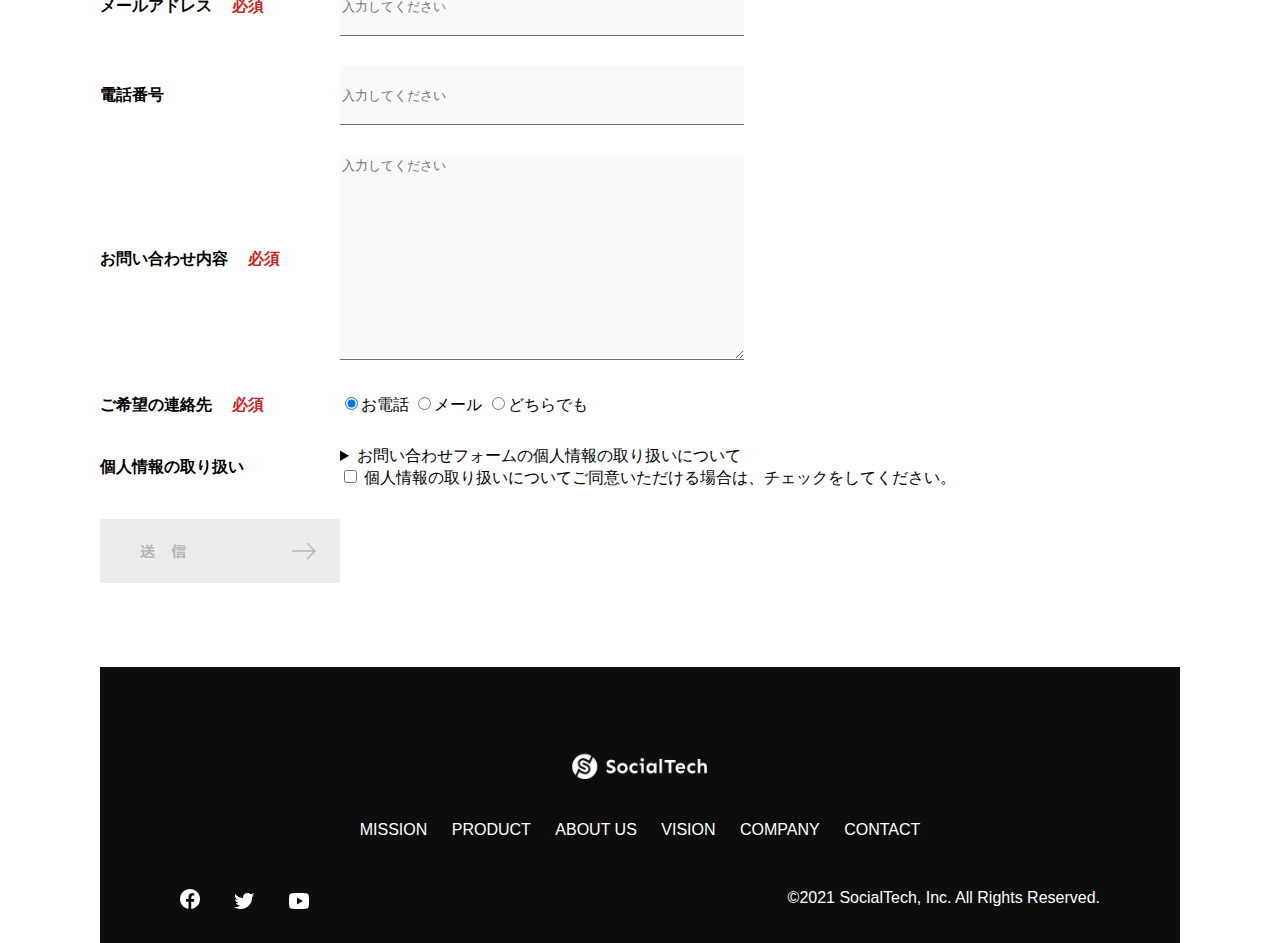
==== commit 9b6082a8: "kadai_012フォルダをアップロードします。" ====
--- a/kadai_012/index.html
+++ b/kadai_012/index.html
@@ -27,6 +27,26 @@
         <a href="index.html#company">COMPANY</a>
         <a href="index.html#contact">CONTACT</a>
       </nav>
+      <!-- スマホ用メニューボタン -->
+       <img id="menu-sp" src="images/button-menu.png" alt="ナビゲーションを開く" onclick="document.getElementById('nav-sp').style.display = 'block'">
+       
+       <!-- スマホ用ナビゲーション -->
+        <nav id="nav-sp">
+          <img id="close" src="images/button-close.png" alt="ナビゲーションを閉じる" onclick="document.getElementById('nav-sp').style.display = 'none'">
+          <a id="logo-sp" href="index.html" onclick="document.getElementById('nav-sp').style.display = 'none'">
+            <img src="images/logo-sp.png" alt="トップページに戻る"></a>
+          <a class="menu" href="mission.html" onclick="document.getElementById('nav-sp').style.display = 'none'">MISSION</a>
+          <a class="menu" href="product.html" onclick="document.getElementById('nav-sp').style.display = 'none'">PRODUCT</a>
+          <a class="menu" href="index.html#aboutus" onclick="document.getElementById('nav-sp').style.display = 'none'">ABOUT US</a>
+          <a class="menu" href="index.html#vision" onclick="document.getElementById('nav-sp').style.display = 'none'">VISION</a>
+          <a class="menu" href="index.html#company" onclick="document.getElementById('nav-sp').style.display = 'none'">COMPANY</a>
+          <a class="menu" href="index.html#contact" onclick="document.getElementById('nav-sp').style.display = 'none'">CONTACT</a>
+         <div id="sns">
+          <a href="https://www.facebook.com/sejuku2013"><img src="images/button-facebook.png" alt="Facebookのリンク"></a>
+          <a href="https://twitter.com/samuraijuku"><img src="images/button-twitter.png" alt="Twitterのリンク"></a>
+          <a href="https://www.youtube.com/channel/UCCFOQO5aDK0xXam4cUQXT8g"><img src="images/button-youtube.png" alt="YouTubeのリンク"></a>
+         </div>
+        </nav>
     </header>
     <main>
       <article>
--- a/kadai_012/style.css
+++ b/kadai_012/style.css
@@ -11,6 +11,7 @@
 /*================
 PC用のスタイル 
 =================*/
+@media screen and (min-width: 768px) {
 /* 横幅設定 */
 body {
   max-width: 1080px;
@@ -26,32 +27,37 @@
 
 /* ナビゲーションのレイアウト */
 #nav-pc {
-  text-align: right;
   font-size: 14px;
   padding-top: 15px;
 }
 
 /* ナビゲーションのリンクの装飾設定 */
-#nav-pc>a {
+#nav-pc > a {
   text-decoration: none;
   margin-left: 20px;
 }
 
-#nav-pc>a:link {
+#nav-pc > a:link {
   color: #0d0d0d;
 }
 
-#nav-pc>a:visited {
+#nav-pc > a:visited {
   color: #0d0d0d;
 }
 
-#nav-pc>a:hover {
+#nav-pc > a:hover {
   color: #0d0d0d;
   text-decoration: underline;
 }
 
-#nav-pc>a:active {
+#nav-pc > a:active {
   color: #0d0d0d;
+}
+
+/* スマホ用ナビを非表示 */
+#nav-sp,
+#mwnu-sp {
+  display: none;
 }
 
 /* メインビジュアル*/
@@ -212,23 +218,46 @@
 
 /* ABOUT US */
 #aboutus {
-  margin: 80px auto 80px auto;
+  margin: 80px 20px 80px 20px;
 }
 
 /* 3つの組織文化と画像を入れる枠 */
-#aboutus>div {
+#aboutus > div {
   display: flex;
+  flex-direction: column;
+}
+.culture-table {
+  width: 100%;
+  padding-right: 20px;
+  order: 2;
 }
 
 /* 画像 */
 .culture-img {
   width: 100%;
-  align-self: flex-start;
+  order: 1;
 }
 
 .culture-img2 {
-  margin-top: 50px;
-  width: 100%;
+  width: 100%;
+}
+
+.culture-num {
+  font-size: 80px;
+  color: #2710d5;
+}
+.culture-en {
+  color: #2710d5;
+  font-weight: bold;
+  font-size: 24px;
+  display: block;
+}
+
+.culture-jp {
+  display: block;
+}
+.culture-description {
+  margin: 0;
 }
 
 /* 3つの組織文化の表 */
@@ -254,8 +283,7 @@
 
 /* 組織文化日本語 */
 .culture-jp {
-  font-size: 28px;
-  font-weight: bold;
+display: block;
 }
 
 /* 説明文 */
@@ -532,3 +560,819 @@
   color: #ffffff;
   float: right;
 }
+
+  /* mission.html用スタイル */
+
+  /* ミッションのメインビジュアル */
+  #mission-main {
+    height: 496px;
+    width: 100%;
+    background-image: url("images/mission/mission-main.png");
+    background-repeat: no-repeat;
+    background-position-y: center;
+  }
+
+  #mission-title {
+    background-color: #2710d5;
+    width: 368px;
+    color: #ffffff;
+    height: 496px;
+    border-radius: 0 248px 248px 0;
+    position: relative;
+  }
+
+  #mission-title > h1 {
+    position: absolute;
+    top: 0;
+    left: 100px;
+    font-size: 80px;
+  }
+
+  #mission-title > span {
+    position: absolute;
+    top: 200px;
+    left: 100px;
+    font-size: 26px;
+  }
+
+  #mission-title > div {
+    position: absolute;
+    top: 350px;
+    left: 100px;
+    font-size: 16px;
+  }
+
+  #mission-s2dgs {
+    width: 100%;
+    margin: 20px;
+  }
+
+  .mission-h2 {
+    color: #2710d5;
+    font-size: 40px;
+  }
+
+  #mission-h2::after {
+    content: none;
+  }
+
+  #mission-5goals {
+    margin: 20px;
+    display: flex;
+  }
+
+  #mission-5goals > div {
+    flex-grow: 1;
+    padding: 20px;
+  }
+  #mission-5goals > div > div {
+    margin-bottom: 40px;
+  }
+
+  .fivegoals-image-right {
+    float: right;
+    margin: 20px;
+  }
+
+  .fivegoals-image-left {
+    float: left;
+    margin: 20px;
+  }
+
+  .fivegoals-number {
+    color: #2710d5;
+    font-size: 48px;
+    margin: 0;
+  }
+
+  .fivegoals-h3 {
+    font-size: 28px;
+    margin: 0;
+  }
+
+  .fivegoals-p {
+    margin: 0;
+  }
+
+  /* プロダクトページ */
+
+  #product-main {
+    height: 496px;
+    width: 100%;
+    background-image: url("images/product/product-main.png");
+    background-repeat: no-repeat;
+    background-position-y: center;
+  }
+
+  #product-title {
+    background-color: #2710d5;
+    width: 368px;
+    color: #ffffff;
+    height: 496px;
+    border-radius: 0 248px 248px 0;
+    position: relative;
+  }
+
+  #product-title > h1 {
+    position: absolute;
+    top: 0;
+    left: 100px;
+    font-size: 80px;
+  }
+
+  #product-title > span {
+    position: absolute;
+    top: 200px;
+    left: 100px;
+    font-size: 26px;
+  }
+
+  #product-title > div {
+    position: absolute;
+    top: 350px;
+    left: 100px;
+    font-size: 16px;
+  }
+
+  /* セクション１ */
+  .product-section1 {
+    position: relative;
+    margin: 20px;
+    height: 340px;
+  }
+
+  .product-section1 > img {
+    position: absolute;
+    top: 0;
+    left: 0;
+    width: 450px;
+    margin: 0 40px 30px 0;
+    border-radius: 0 4322px 0 0;
+  }
+
+  .product-section1 > div {
+    position: absolute;
+    top: 0;
+    left: 480px;
+  }
+
+  /* セクション２ */
+  .product-section2 {
+    position: relative;
+    margin: 20px;
+    height: 340px;
+  }
+
+  .product-section2 > img {
+    position: absolute;
+    top: 0;
+    right: 0;
+    width: 450px;
+    margin: 0 0 30px 40px;
+    border-radius: 432px 0 0 0;
+  }
+
+  .product-section2 > div {
+    width: 500px;
+    position: absolute;
+    top: 0;
+    left: 0;
+  }
+
+  .product-h2 {
+    color: #2710d5;
+    font-size: 24px;
+    margin: 0;
+  }
+
+  .product-h3 {
+    font-size: 38px;
+    margin: 0;
+  }
+
+}
+
+/* =================
+スマートフォン用のスタイル
+================= */
+@media screen and (max-width: 767px) {
+     body {
+     min-width: 375px;
+     margin: 0;
+   }
+ 
+   /* PC用ナビゲーション非表示 */
+   #nav-pc {
+     display: none;
+   }
+ 
+   /* ハンバーガーメニュー */
+   #menu-sp {
+     float: right;
+     padding: 0;
+   }
+
+   /* スマホ用ナビゲーションの表示切替 */
+   /* 初期状態、レイアウトと非表示設定 */
+   #nav-sp {
+   background-color: #2710d5;
+   position:absolute;
+   left: 0;
+   top: 0;
+   height: 100%;
+   width: 100%;
+   display: none;
+   z-index: 100;
+   }
+
+   /* ×ボタン */
+   #close {
+    position: absolute;
+    top: 20px;
+    right: 20px;
+   }
+   /* ナビゲーションメニュー用ロゴ */
+   #logo-sp {
+    margin: 80px 0 30px 20px;
+   }
+
+   /* ナビゲーションのリンクの装飾設定 */
+   #nav-sp > a {
+    display: block;
+   }
+
+   #nav-sp > a:link {
+    color: #ffffff;
+   }
+
+   #nav-sp > a:visited {
+    color: #ffffff;
+   }
+
+   #nav-sp > a:hover {
+    color: #ffffff;
+    text-decoration: underline;
+   }
+
+   #nav-sp > a:active {
+    color: #ffffff;
+   }
+
+   #nav-sp > .menu {
+    text-decoration: none;
+    display: block;
+    margin: 0 20px 0 20px;
+    height: 44px;
+    font-size: 16px;
+    background-image: url("images/arrow.png");
+    background-repeat: no-repeat;
+    background-position: right top;
+   }
+
+   #sns {
+    position: absolute;
+    bottom: 20px;
+    left: 20px;
+   }
+
+   #sns > a {
+    margin-right: 30px;
+   }
+
+   /* メインビジュアル */
+   #main-visual {
+    position: relative;
+    height: 470px;
+    width: 100%;
+    overflow: hidden;
+   }
+
+   #main-visual > div {
+    position: absolute;
+    top: 0;
+    left: 0;
+    background-color: #2710d5;
+    color: white;
+    border-radius: 0 0 476px 0;
+    text-align: center;
+    height: 280px;
+    width: 100%;
+    z-index: 11;
+   }
+   #main-visual > div > h1 {
+    font-size: 28px;
+    margin: 90px 0 0 0;
+   }
+   #main-visual > div > p {
+    margin: 0;
+   }
+
+   #main-visual > img {
+    width: 100%;
+    border-radius: 476px 0 0 0 ;
+    z-index: 10;
+    position: absolute;
+    bottom: 0;
+    right: 0;
+   }
+   /* 見出し */
+   h2::after {
+    content: url("images/line.png");
+    margin-left: 10px;
+   }
+   h3 {
+    font-size: 24px;
+    margin: 10px 0 0 0;
+   }
+
+   /* ミッション */
+   #mission {
+    margin: 20px;
+   }
+   #mission-photo {
+    width: 100%;
+   }
+   #s2dgs {
+    width: 100%;
+   }
+
+   /* プロダクト */
+   #product {
+    background-color: #fafafa;
+    padding-top: 10px;
+   }
+
+   #product h2 {
+    margin-left: 20px;
+   }
+
+   /* 外枠 */
+   /* 左右のカラムあスマホでは縦並び */
+   #product-left,
+   #product-right {
+    margin-right: 20px;
+    margin-left: 20px;
+   }
+
+   /* 画像＋説明の枠 */
+   #product-left > div,
+   #product-right > div {
+    position: relative;
+    height: 540px;
+   }
+
+   /* 説明文の枠 */
+   .product-explain {
+    background-color: #ffffff;
+    position: absolute;
+    left: 0;
+    bottom: 50px;
+    padding: 20px;
+    box-shadow: 5px 5px 10px rgba(0, 0, 0, 0.05);
+   }
+
+   .product-explain > span {
+    color: #2710d5;
+    font-weight: bold;
+    font-size: 16px;
+    margin: 0px;
+   }
+
+   .product-explain > h3 {
+    margin: 10px 0 10px 0;
+   }
+
+   /* 画像 */
+   .product-photo {
+    width: 100%;
+   }
+
+   #product-more > img {
+    margin: 0 0 -42px 20px;
+   }
+
+   /* ABOUT US */
+   #aboutus {
+    margin: 80px 20px;
+   }
+
+   #aboutus > div {
+    display: flex;
+    flex-direction: column;
+   }
+
+   .culture-table {
+    width: 100%;
+    padding-right: 20px;
+    order: 2;
+   }
+
+   .culture-img {
+    width: 100%;
+    order: 1;
+   }
+
+   .culture-img2 {
+    width: 100%;
+   }
+
+   .culture-num {
+    font-size: 80px;
+    color: #2710d5;
+   }
+
+   .culture-en {
+    color: #2710d5;
+    font-weight: bold;
+    font-size: 24px;
+    display: block;
+   }
+
+   .culture-jp {
+    display: block;
+   }
+
+   .culture-description {
+    margin: 0;
+   }
+
+   /* ビジョン */
+   #vision {
+    margin: 80px 20px 80px 20px;
+   }
+
+   .vision-box {
+    width: 300px;
+    height: 300px;
+    margin-bottom: 30px;
+    position: relative;
+   }
+
+   .vision-box > img {
+    width: 100%;
+    height: auto;
+    position: absolute;
+    top: 0;
+    left: 0;
+    z-index: 30;
+   }
+
+   .vision-box > span {
+    position: absolute;
+    top: 0;
+    left: 0;
+    z-index: 31;
+    margin-right: 20px;
+   }
+
+   .vision-box > span > h4 {
+    color: #2710d5;
+    font-size: 19px;
+    margin: 60px 0 0 0;
+   }
+
+   .vision-box > span > h5 {
+    font-size: 20px;
+    margin: 0;
+   }
+
+   .vision-box > span > p {
+    margin: 10px 0 0 0;
+   }
+   
+   /* 会社概要 */
+   #company {
+    margin: 0 20px;
+   }
+
+   #company > h3 {
+    margin-bottom: 20px;
+   }
+
+   #company > table {
+    width: 100%;
+   }
+
+   .tableheader-first {
+    text-align: left;
+    padding: 20px;
+    border-bottom-color : #2710d5;
+    border-bottom-width : 1px;
+    border-bottom-style : solid;
+    border-top-color : #2710d5;
+    border-top-width : 1px;
+    border-top-style : solid;
+    width: 50px; 
+   }
+
+   .tableheader {
+    text-align: left;
+    padding: 20px;
+    border-bottom-color: #2710d5;
+    border-bottom-width: 1px;
+    border-bottom-style: solid;
+    width: 50px;
+   }
+
+  .cell {
+    padding: 20px;
+    border-bottom-color: #ececec;
+    border-bottom-width: 1px;
+    border-bottom-style: solid;
+  }
+
+  cell-first {
+    padding: 20px;
+    border-bottom-color: #ececec;
+    border-bottom-width: 1px;
+    border-bottom-style: solid;
+    border-top-color: #ececec;
+    border-top-width : 1px;
+    border-top-style : solid;
+  }
+
+  #company > iframe {
+    width: 100%;
+    height: 240px;
+    margin: 40px 0 0 0;
+    }
+
+    /* お問い合わせ */
+    #contact {
+      margin: 80px 20px ;
+    }
+    
+    #contact > h3 {
+      margin-bottom: 20px;
+    }
+
+    #contact > form > div {
+      margin-bottom: 20px;
+    }
+
+    .contact-heading {
+      margin-bottom: 20px;
+    }
+
+    /* ラベル */
+    .contact-label{
+      font-weight: bold;
+    }
+
+    /* 必須 */
+    .contact-span {
+      color: #ce2222;
+      margin: 0 0 0 20px;
+      font-weight: bold;
+    }
+
+    .contact-textbox {
+      height: 56px;
+      border-top: 0;
+      border-left: 0;
+      border-right: 0;
+      background-color: #fafafa;
+      border-bottom-color: #707070;
+      border-bottom-width: 1px;
+      border-style: solid;
+      min-width: 300px;
+      width: 100%;
+    }
+
+    .contact-textarea {
+      height: 150px;
+      border-top: 0;
+      border-left: 0;
+      border-right: 0;
+      background-color: #fafafa;
+      width: 100%;
+    }
+
+    .radiobutton {
+      margin-bottom: 20px;
+    }
+
+    .radiobutton + label::after {
+      content: "\A";
+      white-space: pre;
+    }
+
+    /* フッター */
+    footer {
+      background-color: #0d0d0d;
+      padding: 30px 20px 50px 20px; 
+    }
+
+    #footer-logo {
+      margin-bottom: 30px;
+    }
+
+    #footer-link {
+      margin-bottom: 50px;
+    }
+    #footer-link > a {
+      text-decoration: none;
+      margin: 0 20px 30px 0;
+      display: block;
+      background-image: url(images/arrow.png);
+      background-repeat: no-repeat;
+      background-image: right top;
+    }
+    #footer-link > a:link {
+      color: #ffffff;
+    }
+    #footer-link > a:visited {
+      color: #ffffff;
+    }
+    #footer-link > a:hover {
+      color: #ffffff;
+      text-decoration: underline;
+    }
+    #footer-link > a:active {
+      color: #ffffff;
+    }
+    #sns-footer > a {
+      margin-right: 30px;
+  }
+
+  #copyright {
+      font-size: 12px;
+      display: block;
+      margin-top: 30px;
+      color: #ffffff;
+  }
+
+   /* mission.html用スタイル */
+   /* ミッションのメインビジュアル */
+
+   #mission-main {
+    height: 256px;
+    width: 100%;
+    background-image: url("images/mission/mission-main.png");
+    background-repeat: no-repeat;
+    background-position-y: center;
+    background-size: auto 208px;
+   }
+
+   #mission-title {
+    background-color: #2710d5;
+    width: 136px;
+    color: #ffffff;
+    height: 256px;
+    border-radius: 0 248px 248px 0;
+    position: relative;
+   }
+   #mission-title > h1 {
+    position: absolute;
+    top: 0;
+    left: 20px;
+    font-size: 40px;
+   }
+
+   #mission-title > span {
+    position: absolute;
+    top: 110px;
+    left: 20px;
+    font-size: 18px;
+   }
+
+   #mission-title > div {
+    position: absolute;
+    top: 180px;
+    left: 20px;
+    font-size: 13px;
+   }
+
+   /* ミッションページ　S2DGSの設定 */
+   #mission-s2dgs {
+    margin: 20px;
+   }
+
+   .mission-h2 {
+    color: #2710d5;
+    font-size: 38px;
+    margin: 0px;
+   }
+
+   .mission-h2::after {
+    content: none;
+   }
+
+   #mission-s2dgs > img {
+    width: 100%;
+   }
+
+   /* ミッションページ　5Goalsの設定 */
+   #mission-5goals {
+    margin: 20px;
+   } 
+
+   #mission-5goals > div > div {
+    margin-bottom: 40px;
+   }
+
+   #s2dgs-image {
+    width: 100%;
+   }
+
+   .fivegoals-image-right {
+    margin: 20px auto 20px auto;
+    display: block;
+  }
+
+  .fivegoals-image-left {
+    margin: 20px auto 20px auto;
+    display: block;
+  }
+
+  .fivegoals-number {
+    color: #2710d5;
+    font-size: 48px;
+    margin: 0;
+  }
+
+  .fivegoals-h3 {
+    font-size: 28px;
+    margin: 0;
+  }
+  .fivegoals-p {
+    margin: 0;
+  }
+   
+  /* プロダクトページ */
+
+  #product-main {
+    height: 256px;
+    width: 100%;
+    background-image: url("images/product/product-main.png");
+    background-repeat: no-repeat;
+    background-position-y: center;
+    background-size: auto 208px;
+  }
+
+  #product-title {
+    background-color: #2710d5;
+    width: 136px;
+    color: #ffffff;
+    height: 256px;
+    border-radius: 0 248px 248px 0;
+    position: relative;
+  }
+
+  #product-title > h1 {
+    position: absolute;
+    top: 0;
+    left: 20px;
+    font-size: 40px;
+  }
+
+  #product-title > span {
+    position: absolute;
+    top: 110px;
+    left: 20px;
+    font-size: 18px;
+  }
+
+  #product-title > div {
+    position: absolute;
+    top: 180px;
+    left: 20px;
+    font-size: 13px;
+  }
+
+  .product-section1 {
+    margin: 20px;
+  }
+
+  .product-section1 > img {
+    width: 100%;
+    border-radius: 0 300px 0 0 ;
+  }
+
+  .product-section2 {
+    margin: 20px;
+    display: flex;
+    flex-direction: column;
+  }
+
+  .product-section2 > img {
+    order: 1;
+    width: 100%;
+    border-radius: 300px 0 0 0;
+  }
+
+  .product-section2 > div {
+    order: 2;
+  }
+
+  .product-h2 {
+    color: #2710d5;
+    font-size: 24px;
+    margin: 0;
+  }
+
+  .product-h3 {
+    font-size: 28px;
+    margin: 0;
+  }
+}